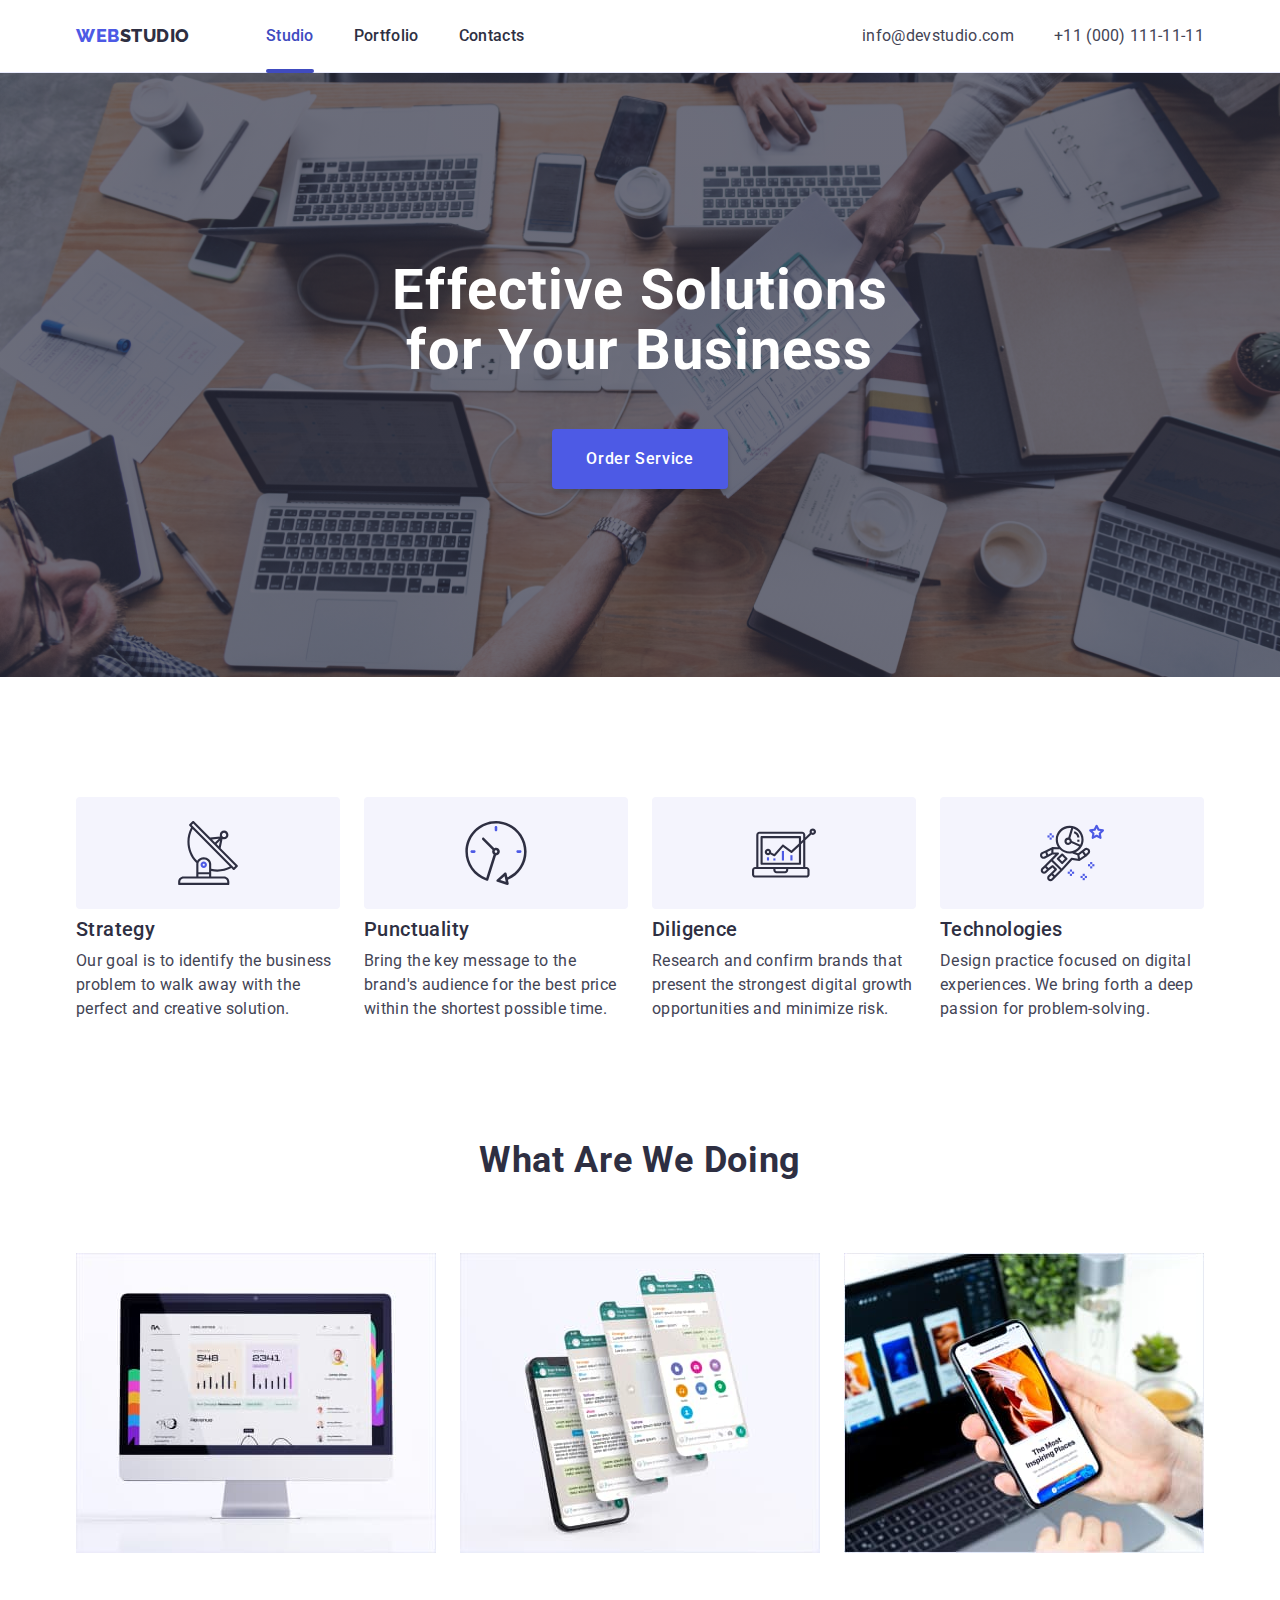
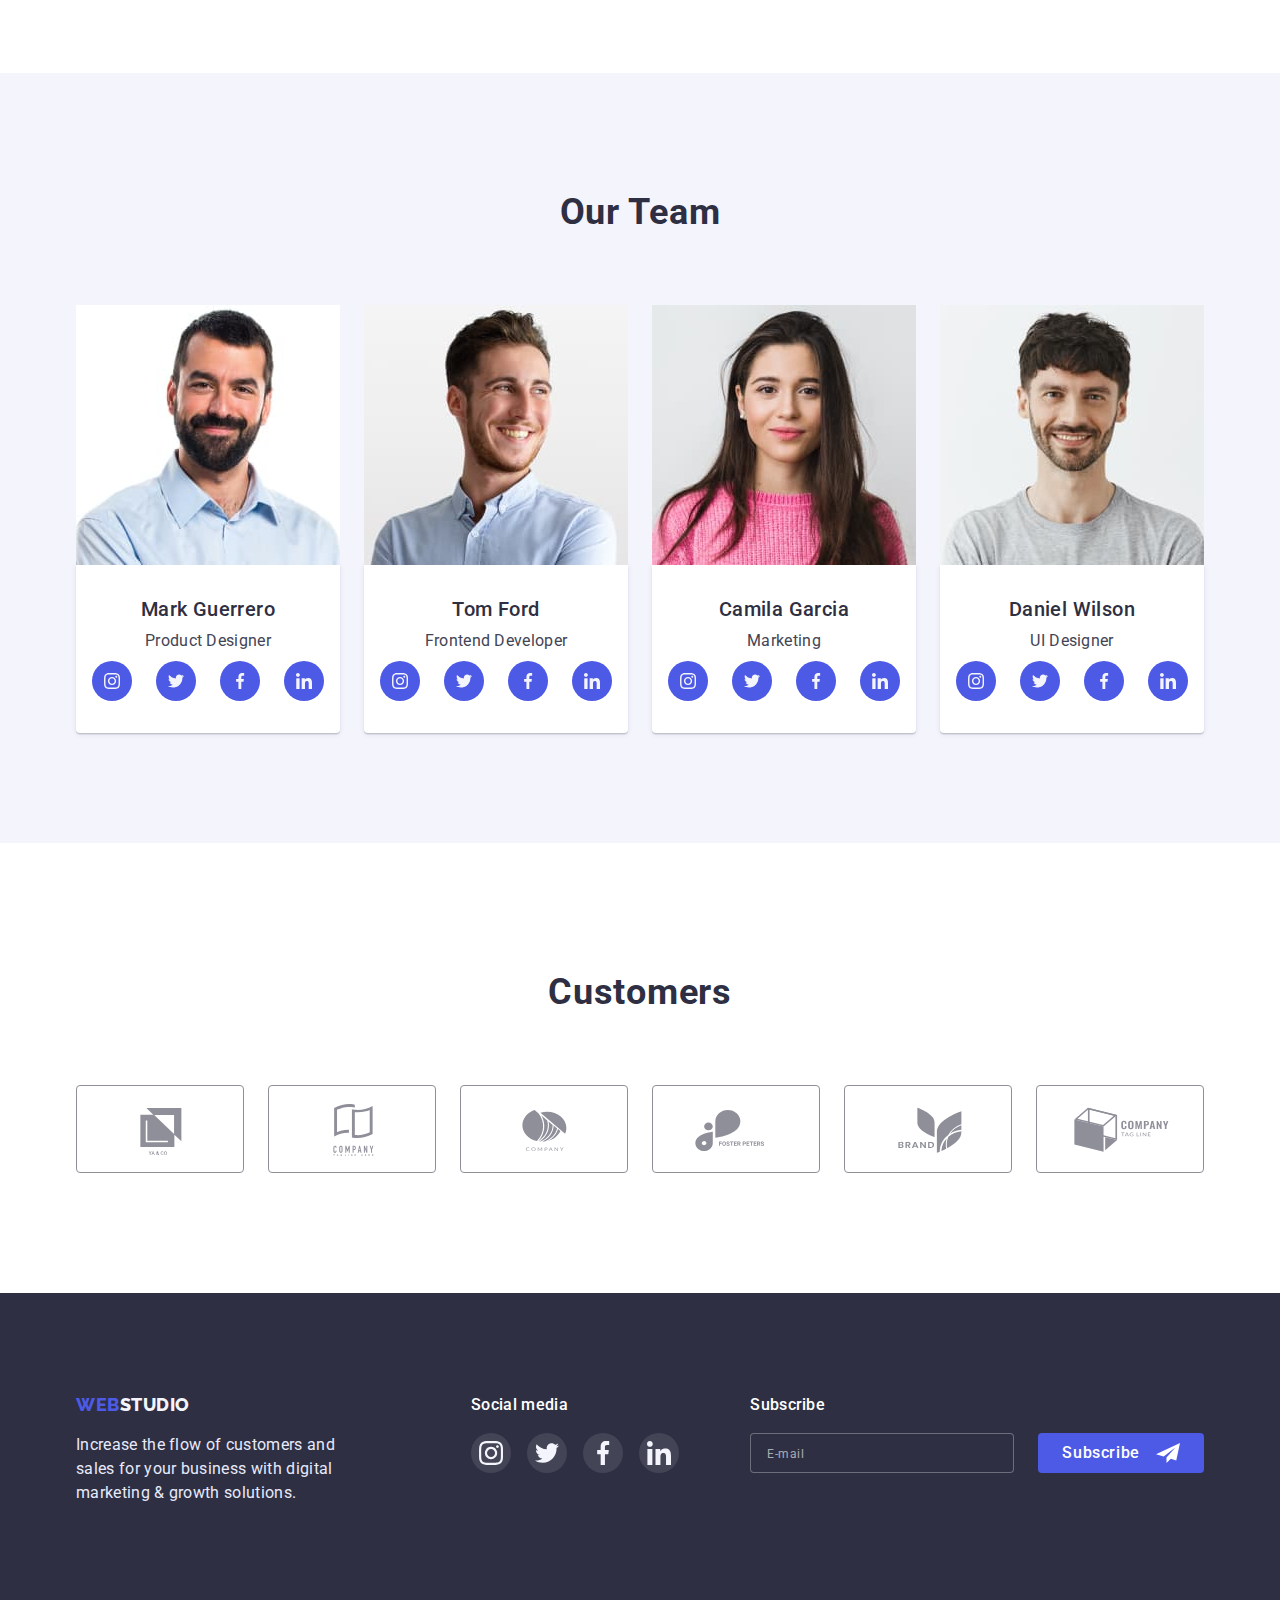
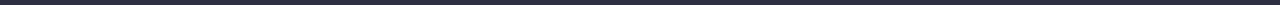
==== index.html @ 4d07fa89 "Initial commit" ====
<!DOCTYPE html>
<html lang="en">
  <head>
    <meta charset="UTF-8" />
    <meta http-equiv="X-UA-Compatible" content="IE=edge" />
    <meta name="viewport" content="width=device-width, initial-scale=1.0" />
    <title>Document</title>
    <link rel="preconnect" href="https://fonts.googleapis.com" />
    <link rel="preconnect" href="https://fonts.gstatic.com" crossorigin />
    <link
      href="https://fonts.googleapis.com/css2?family=Raleway:wght@800&family=Roboto:wght@400;500;700;900&display=swap"
      rel="stylesheet"
    />
    <link
      rel="stylesheet"
      href="https://cdnjs.cloudflare.com/ajax/libs/modern-normalize/1.1.0/modern-normalize.min.css"
    />
    <link rel="stylesheet" href="./css/styles.css" />
  </head>
  <body>
    <!------------------- HEADER------------------>
    <header class="header">
      <div class="header-container container">
        <nav class="header-navigation">
          <a href="./index.html" class="header-logo link logo"
            ><span class="accent link">Web</span>Studio</a
          >
          <ul class="header-list list">
            <li class="header-item">
              <a href="./index.html" class="header-link link current">Studio</a>
            </li>
            <li class="header-item">
              <a href="./portfolio.html" class="header-link link">Portfolio</a>
            </li>
            <li class="header-item">
              <a href="" class="header-link link">Contacts</a>
            </li>
          </ul>
        </nav>
        <address class="address">
          <ul class="address-list list">
            <li class="address-item">
              <a
                href="mailto:info@devstudio.com"
                class="address-mail link contact-link text"
                >info@devstudio.com</a
              >
            </li>
            <li class="address-item">
              <a
                href="tel:+110001111111"
                class="address-tel link contact-link text"
                >+11 (000) 111-11-11</a
              >
            </li>
          </ul>
        </address>
      </div>
    </header>
    <main>
      <!--------------- HERO ------------->
      <section class="hero section">
        <div class="container">
          <h1 class="hero-title">Effective Solutions for Your Business</h1>
          <button type="button" class="hero-btn btn" data-modal-open>
            Order Service
          </button>
        </div>
      </section>
      <!---------- ABOUT---------->
      <section class="about section">
        <div class="container">
          <h2 class="visually-hidden" hidden>about</h2>
          <ul class="about-list list header-container">
            <li class="about-item">
              <div class="about-list-container">
                <svg class="about-list-icon" width="64" height="64">
                  <use href="./images/icons.svg#icon-antenna"></use>
                </svg>
              </div>
              <h3 class="section-subtitle">Strategy</h3>
              <p class="section-text text">
                Our goal is to identify the business problem to walk away with
                the perfect and creative solution.
              </p>
            </li>
            <li class="about-item">
              <div class="about-list-container">
                <svg class="about-list-icon" width="64" height="64">
                  <use href="./images/icons.svg#icon-clock"></use>
                </svg>
              </div>
              <h3 class="section-subtitle">Punctuality</h3>
              <p class="section-text text">
                Bring the key message to the brand's audience for the best price
                within the shortest possible time.
              </p>
            </li>
            <li class="about-item">
              <div class="about-list-container">
                <svg class="about-list-icon" width="64" height="64">
                  <use href="./images/icons.svg#icon-diagram"></use>
                </svg>
              </div>
              <h3 class="section-subtitle">Diligence</h3>
              <p class="section-text text">
                Research and confirm brands that present the strongest digital
                growth opportunities and minimize risk.
              </p>
            </li>
            <li class="about-item">
              <div class="about-list-container">
                <svg class="about-list-icon" width="64" height="64">
                  <use href="./images/icons.svg#icon-astronaut"></use>
                </svg>
              </div>
              <h3 class="section-subtitle">Technologies</h3>
              <p class="section-text text">
                Design practice focused on digital experiences. We bring forth a
                deep passion for problem-solving.
              </p>
            </li>
          </ul>
        </div>
      </section>
      <!-------- WORK -------->
      <section class="work section">
        <div class="container">
          <h2 class="section-title">What are we doing</h2>
          <ul class="work-list list header-container">
            <li class="work-item">
              <img
                src="./images/main/img1.jpg"
                alt="computer"
                width="360"
                height="300"
              />
            </li>
            <li class="work-item">
              <img
                src="./images/main/img2.jpg"
                alt="phone"
                width="360"
                height="300"
              />
            </li>
            <li class="work-item">
              <img
                src="./images/main/img3.jpg"
                alt="phone"
                width="360"
                height="300"
              />
            </li>
          </ul>
        </div>
      </section>
      <!--------TEAM------------->
      <section class="team section">
        <div class="container">
          <h2 class="section-title">Our Team</h2>
          <ul class="team-list list header-container">
            <li class="team-item">
              <img
                class="team-img"
                src="./images/main/img4.jpg"
                alt="Mark Guerrero"
                width="264"
                height="260"
              />
              <div class="team-content">
                <h3 class="section-subtitle features-subtitle">
                  Mark Guerrero
                </h3>
                <p class="section-text text">Product Designer</p>
                <ul class="social-list list">
                  <li class="social-list-item">
                    <a href="" class="social-list-link">
                      <svg class="social-list-icon" width="16" height="16">
                        <use href="./images/icons.svg#icon-instagram"></use>
                      </svg>
                    </a>
                  </li>
                  <li class="social-list-item">
                    <a href="" class="social-list-link">
                      <svg class="social-list-icon" width="16" height="16">
                        <use href="./images/icons.svg#icon-twitter"></use>
                      </svg>
                    </a>
                  </li>
                  <li class="social-list-item">
                    <a href="" class="social-list-link">
                      <svg class="social-list-icon" width="16" height="16">
                        <use href="./images/icons.svg#icon-facebook"></use>
                      </svg>
                    </a>
                  </li>
                  <li class="social-list-item">
                    <a href="" class="social-list-link">
                      <svg class="social-list-icon" width="16" height="16">
                        <use href="./images/icons.svg#icon-linkedin"></use>
                      </svg>
                    </a>
                  </li>
                </ul>
              </div>
            </li>
            <li class="team-item">
              <img
                class="team-img"
                src="./images/main/img5.jpg"
                alt="Tom Ford"
                width="264"
                height="260"
              />
              <div class="team-content">
                <h3 class="section-subtitle features-subtitle">Tom Ford</h3>
                <p class="section-text text">Frontend Developer</p>
                <ul class="social-list list">
                  <li class="social-list-item">
                    <a href="" class="social-list-link">
                      <svg class="social-list-icon" width="16" height="16">
                        <use href="./images/icons.svg#icon-instagram"></use>
                      </svg>
                    </a>
                  </li>
                  <li class="social-list-item">
                    <a href="" class="social-list-link">
                      <svg class="social-list-icon" width="16" height="16">
                        <use href="./images/icons.svg#icon-twitter"></use>
                      </svg>
                    </a>
                  </li>
                  <li class="social-list-item">
                    <a href="" class="social-list-link">
                      <svg class="social-list-icon" width="16" height="16">
                        <use href="./images/icons.svg#icon-facebook"></use>
                      </svg>
                    </a>
                  </li>
                  <li class="social-list-item">
                    <a href="" class="social-list-link">
                      <svg class="social-list-icon" width="16" height="16">
                        <use href="./images/icons.svg#icon-linkedin"></use>
                      </svg>
                    </a>
                  </li>
                </ul>
              </div>
            </li>
            <li class="team-item">
              <img
                class="team-img"
                src="./images/main/img6.jpg"
                alt="Camila Garcia"
                width="264"
                height="260"
              />
              <div class="team-content">
                <h3 class="section-subtitle features-subtitle">
                  Camila Garcia
                </h3>
                <p class="section-text text">Marketing</p>
                <ul class="social-list list">
                  <li class="social-list-item">
                    <a href="" class="social-list-link">
                      <svg class="social-list-icon" width="16" height="16">
                        <use href="./images/icons.svg#icon-instagram"></use>
                      </svg>
                    </a>
                  </li>
                  <li class="social-list-item">
                    <a href="" class="social-list-link">
                      <svg class="social-list-icon" width="16" height="16">
                        <use href="./images/icons.svg#icon-twitter"></use>
                      </svg>
                    </a>
                  </li>
                  <li class="social-list-item">
                    <a href="" class="social-list-link">
                      <svg class="social-list-icon" width="16" height="16">
                        <use href="./images/icons.svg#icon-facebook"></use>
                      </svg>
                    </a>
                  </li>
                  <li class="social-list-item">
                    <a href="" class="social-list-link">
                      <svg class="social-list-icon" width="16" height="16">
                        <use href="./images/icons.svg#icon-linkedin"></use>
                      </svg>
                    </a>
                  </li>
                </ul>
              </div>
            </li>
            <li class="team-item">
              <img
                class="team-img"
                src="./images/main/img7.jpg"
                alt="Daniel Wilson"
                width="264"
                height="260"
              />
              <div class="team-content">
                <h3 class="section-subtitle features-subtitle">
                  Daniel Wilson
                </h3>
                <p class="section-text text">UI Designer</p>
                <ul class="social-list list">
                  <li class="social-list-item">
                    <a href="" class="social-list-link">
                      <svg class="social-list-icon" width="16" height="16">
                        <use href="./images/icons.svg#icon-instagram"></use>
                      </svg>
                    </a>
                  </li>
                  <li class="social-list-item">
                    <a href="" class="social-list-link">
                      <svg class="social-list-icon" width="16" height="16">
                        <use href="./images/icons.svg#icon-twitter"></use>
                      </svg>
                    </a>
                  </li>
                  <li class="social-list-item">
                    <a href="" class="social-list-link">
                      <svg class="social-list-icon" width="16" height="16">
                        <use href="./images/icons.svg#icon-facebook"></use>
                      </svg>
                    </a>
                  </li>
                  <li class="social-list-item">
                    <a href="" class="social-list-link">
                      <svg class="social-list-icon" width="16" height="16">
                        <use href="./images/icons.svg#icon-linkedin"></use>
                      </svg>
                    </a>
                  </li>
                </ul>
              </div>
            </li>
          </ul>
        </div>
      </section>
      <!---------- CUSTOMERS-------------->
      <section class="customers section">
        <div class="container">
          <h2 class="section-title">Customers</h2>
          <ul class="customers-list list">
            <li class="customers-item">
              <a href="" class="customers-link">
                <svg class="customers-icon">
                  <use href="./images/icons.svg#icon-Logo"></use>
                </svg>
              </a>
            </li>
            <li class="customers-item">
              <a href="" class="customers-link">
                <svg class="customers-icon">
                  <use href="./images/icons.svg#icon-Logo2"></use>
                </svg>
              </a>
            </li>
            <li class="customers-item">
              <a href="" class="customers-link">
                <svg class="customers-icon">
                  <use href="./images/icons.svg#icon-Logo3"></use>
                </svg>
              </a>
            </li>
            <li class="customers-item">
              <a href="" class="customers-link">
                <svg class="customers-icon">
                  <use href="./images/icons.svg#icon-Logo4"></use>
                </svg>
              </a>
            </li>
            <li class="customers-item">
              <a href="" class="customers-link">
                <svg class="customers-icon">
                  <use href="./images/icons.svg#icon-Logo5"></use>
                </svg>
              </a>
            </li>
            <li class="customers-item">
              <a href="" class="customers-link">
                <svg class="customers-icon">
                  <use href="./images/icons.svg#icon-Logo6"></use>
                </svg>
              </a>
            </li>
          </ul>
        </div>
      </section>
    </main>
    <!----------- FOOTER ------------->
    <footer class="footer">
      <div class="footer-container container">
        <div class="footer-logo-wrap">
          <a href="./index.html" class="footer-logo link logo"
            ><span class="accent link">Web</span>Studio</a
          >
          <p class="footer-text text">
            Increase the flow of customers and sales for your business with
            digital marketing &#38; growth solutions.
          </p>
        </div>
        <div class="social-media-wrap">
          <p class="social-media-text text">Social media</p>
          <ul class="social-media-list list">
            <li class="social-media-item">
              <a href="" class="social-media-link">
                <svg class="social-media-icon">
                  <use href="./images/icons.svg#icon-instagram"></use>
                </svg>
              </a>
            </li>
            <li class="social-media-item">
              <a href="" class="social-media-link">
                <svg class="social-media-icon">
                  <use href="./images/icons.svg#icon-twitter"></use>
                </svg>
              </a>
            </li>
            <li class="social-media-item">
              <a href="" class="social-media-link">
                <svg class="social-media-icon">
                  <use href="./images/icons.svg#icon-facebook"></use>
                </svg>
              </a>
            </li>
            <li class="social-media-item">
              <a href="" class="social-media-link">
                <svg class="social-media-icon">
                  <use href="./images/icons.svg#icon-linkedin"></use>
                </svg>
              </a>
            </li>
          </ul>
        </div>
        <div class="subscribe-wrapper">
          <p class="subscribe-text text">Subscribe</p>
          <form class="subscribe-form">
            <input
              type="email"
              name="user_email"
              class="subscribe-input"
              required
              placeholder="E-mail"
            />
            <button type="submit" class="subscribe-btn">
              Subscribe
              <svg class="subscribe-icon" width="24" height="24">
                <use href="./images/icons.svg#icon-Frame"></use>
              </svg>
            </button>
          </form>
        </div>
      </div>
    </footer>
    <!------------MODAL WINDOW-------->
    <div class="backdrop is-hidden" data-modal>
      <div class="modal">
        <button type="button" class="modal-close-btn" data-modal-close>
          <svg class="modal-close-btn-icon" width="8" height="8">
            <use href="./images/icons.svg#icon-close-modal"></use>
          </svg>
        </button>
        <!-------MODAL FORM --------->
        <form class="modal-form">
          <p class="modal-form-text text">
            Leave your contacts and we will call you back
          </p>
          <label class="modal-form-field">
            <span class="modal-form-input-desc modal-form-input-span">
              Name
            </span>
            <span class="modal-form-input-wrapper">
              <input
                type="text"
                name="user_name"
                class="modal-form-input"
                required
                pattern="^[a-zA-Z]+"
                minlength="2"
              />
              <svg class="modal-form-input-icon" width="18" height="18">
                <use href="./images/icons.svg#icon-person"></use>
              </svg>
            </span>
          </label>
          <label class="modal-form-field">
            <span class="modal-form-input-desc"> Phone </span>
            <span class="modal-form-input-wrapper">
              <input
                type="tel"
                name="user_phone"
                class="modal-form-input"
                required
                pattern="[0-9]{3}-[0-9]{3}-[0-9]{2}-[0-9]{2}"
                title="xxx-xxx-xx-xx"
              />
              <svg class="modal-form-input-icon" width="18" height="24">
                <use href="./images/icons.svg#icon-phone"></use>
              </svg>
            </span>
          </label>
          <label class="modal-form-field">
            <span class="modal-form-input-desc"> Email </span>
            <span class="modal-form-input-wrapper">
              <input
                type="email"
                name="user_email"
                class="modal-form-input"
                required
                pattern=""
              />
              <svg class="modal-form-input-icon" width="18" height="24">
                <use href="./images/icons.svg#icon-email"></use>
              </svg>
            </span>
          </label>
          <label class="modal-form-message-field">
            <span class="modal-form-input-desc"> Comment </span>
            <textarea
              name="user_message"
              class="modal-form-message"
              placeholder="Text input"
            ></textarea>
          </label>
          <input
            id="user-policy"
            type="checkbox"
            name="user_policy"
            class="modal-form-check visually-hidden"
          />
          <label for="user-policy" class="modal-form-check-desc">
            <span>
              <svg class="modal-form-check-icon" width="10" height="8">
                <use href="./images/icons.svg#icon-check"></use>
              </svg>
            </span>
            I accept the terms and conditions of the&nbsp;
            <a href="" class="modal-form-check-link">Privacy Policy</a>
          </label>
          <button type="submit" class="modal-form-submit">Send</button>
        </form>
      </div>
    </div>
    <script src="./js/modal.js"></script>
  </body>
</html>
---- css/styles.css ----
:root {
  --main-color: #404bbf;
  --second-color: #434455;
  --accent-color: #2e2f42;
  --title-color: #ffffff;
  --typical-lh: 1.5;
  --primery-font: "Roboto", sans-serif;
  --secondary-font: "Raleway", sans-serif;
  --style-transition: 250ms cubic-bezier(0.4, 0, 0.2, 1);
}

h1,
h2,
h3,
h4,
p {
  margin-top: 0;
  margin-bottom: 0;
}

ul,
ol {
  margin-top: 0;
  margin-bottom: 0;
  padding-left: 0;
}

img {
  display: block;
  max-width: 100%;
  height: auto;
}

button {
  cursor: pointer;
}
body {
  font-family: var(--primery-font);
  color: var(--accent-color);
  background-color: #ffffff;
  font-size: 16px;
}

.list {
  list-style: none;
}

.link {
  text-decoration: none;
}

.container {
  width: 1158px;
  margin-left: auto;
  margin-right: auto;
  padding-left: 15px;
  padding-right: 15px;
}

.visually-hidden {
  position: absolute;
  width: 1px;
  height: 1px;
  margin: -1px;
  border: 0;
  padding: 0;
  white-space: nowrap;
  clip-path: inset(100%);
  clip: rect(0 0 0 0);
  overflow: hidden;
}

.logo {
  font-family: var(--secondary-font);
  font-weight: 800;
  font-size: 18px;
  line-height: 1.33;
  display: block;
  letter-spacing: 0.03em;
  text-transform: uppercase;
}

.text {
  line-height: var(--typical-lh);
  letter-spacing: 0.02em;
}

.section {
  padding-top: 120px;
  padding-bottom: 120px;
}

.section-subtitle {
  font-weight: 500;
  font-size: 20px;
  line-height: 1.2;
  letter-spacing: 0.02em;
  color: var(--accent-color);
}

.section-text {
  color: var(--second-color);
  margin-top: 8px;
}

.section-title {
  font-size: 36px;
  line-height: 1.11;
  text-align: center;
  letter-spacing: 0.02em;
  text-transform: capitalize;
  margin-bottom: 72px;
  color: var(--accent-color);
}

.btn {
  font-family: inherit;
  font-weight: 500;
  font-size: 16px;
  line-height: var(--typical-lh);
  display: flex;
  align-items: center;
  text-align: center;
  letter-spacing: 0.04em;
  border-radius: 4px;
  align-content: center;
}

/* ----------HEADER------------- */
.header {
  padding-top: 24px;
  padding-bottom: 24px;
  border-bottom: 1px solid #e7e9fc;
}

.header-container {
  display: flex;
  align-items: center;
}

.header-navigation {
  display: flex;
  align-items: center;
}
.header-list {
  display: flex;
  align-items: center;
  gap: 40px;
}

.header-logo {
  color: var(--accent-color);
  margin-right: 76px;
}
.accent {
  color: #4d5ae5;
}

.header-link {
  font-weight: 500;
  line-height: 1.5;
  letter-spacing: 0.02em;
  color: var(--accent-color);
  transition: color var(--style-transition);
}

.header-link:hover,
.header-link:focus {
  color: var(--main-color);
}

.current {
  color: var(--main-color);
  position: relative;
}

.current::after {
  position: absolute;
  content: "";
  display: block;
  width: 100%;
  height: 4px;
  top: 43px;
  background-color: var(--main-color);
  border-radius: 2px;
}

.header-item {
}

.address {
  margin-left: auto;
}

.address-list {
  display: flex;
  align-items: center;
  gap: 40px;
}

.address-mail {
}

.contact-link {
  font-style: normal;
  color: var(--second-color);
  transition: color var(--style-transition);
}

.contact-link:hover,
.contact-link:focus {
  color: var(--main-color);
}
/*----------------- HERO --------------*/
.hero {
  background-color: #2e2f42;
  padding-top: 188px;
  padding-bottom: 188px;
  background-image: linear-gradient(
      rgba(46, 47, 66, 0.7),
      rgba(46, 47, 66, 0.7)
    ),
    url(../images/hero/bg.jpg);
  background-size: cover;
  max-width: 1440px;
  margin: 0 auto;
  background-repeat: no-repeat;
}
.hero-title {
  font-size: 56px;
  line-height: 1.07;
  text-align: center;
  letter-spacing: 0.02em;
  max-width: 496px;
  margin: 0 auto 48px;
  color: var(--title-color);
}

.hero-btn {
  box-shadow: 0px 4px 4px rgba(0, 0, 0, 0.15);
  border-color: transparent;
  color: var(--title-color);
  margin: 0 auto;
  padding: 16px 32px;
  background: #4d5ae5;
  transition: background-color var(--style-transition);
}

.hero-btn:hover,
.hero-btn:focus {
  background-color: var(--main-color);
}

/* ------------ABOUT----------- */

/* .about-item:not(:last-child) {
  margin-right: 24px; */
.about-list {
  flex-wrap: wrap;
  column-gap: 24px;
}

.about-item {
  flex-basis: calc((100% - 72px) / 4);
}

.about-list-container {
  width: 264px;
  height: 112px;
  background-color: #f4f4fd;
  border-radius: 4px;
  display: flex;
  justify-content: center;
  align-items: center;
  margin-bottom: 8px;
}

/* ----------WORK--------- */
.work {
  padding-top: 0;
}
.work-list {
  flex-wrap: wrap;
  column-gap: 24px;
}
.work-item {
  flex-basis: calc((100% - 48px) / 3);
}
/* .work-item:not(:nth-child(3n)) {
  margin-right: 24px;
} */

/* ---------TEAM--------- */
.team {
  background-color: #f4f4fd;
  padding-bottom: 110px;
}
.team-list {
  flex-wrap: wrap;
  column-gap: 24px;
}
.team-item {
  flex-basis: calc((100% - 72px) / 4);
}
/* .team-item:not(:nth-child(4n)) {
  margin-right: 24px;
} */

.team-subtitle {
  margin-bottom: 8px;
}

.team-content {
  background: #ffffff;
  box-shadow: 0px 1px 6px rgba(46, 47, 66, 0.08),
    0px 1px 1px rgba(46, 47, 66, 0.16), 0px 2px 1px rgba(46, 47, 66, 0.08);
  border-radius: 0px 0px 4px 4px;
  padding: 32px 0px;
  text-align: center;
}

.social-list-link {
  display: flex;
  justify-content: center;
  align-items: center;
  width: 40px;
  height: 40px;
  border-radius: 50%;
  background-color: #4d5ae5;
  transition: background-color var(--style-transition);
}

.social-list-link:hover,
.social-list-link:focus {
  background-color: var(--main-color);
}

.social-list {
  display: flex;
  justify-content: center;
  gap: 24px;
  margin-top: 8px;
}

.social-list-icon {
  fill: #f4f4fd;
}
/* --------COSTUMERS-------- */

.customers {
  padding-top: 130px;
}
.customers-list {
  display: flex;
  justify-content: center;
  gap: 24px;
}

.customers-item {
}
.customers-link {
  width: 168px;
  height: 88px;
  border: 1px solid #8e8f99;
  border-radius: 4px;
  display: flex;
  justify-content: center;
  align-items: center;
  transition: border-color var(--style-transition);
}

.customers-icon {
  width: 104px;
  height: 56px;
  fill: #8e8f99;
  transition: fill var(--style-transition);
}

.customers-link:hover,
.customers-link:focus {
  border-color: var(--main-color);
}

.customers-link:hover .customers-icon,
.customers-link:focus .customers-icon {
  fill: var(--main-color);
}

/*--------- FOOTER-------- */
.footer {
  background-color: #2e2f42;
  padding-top: 100px;
  padding-bottom: 100px;
}

.footer-container {
  display: flex;
}

.footer-logo-wrap {
  margin-right: 120px;
}

.footer-logo {
  color: #f4f4fd;
  margin-bottom: 16px;
}
.accent {
  color: #4d5ae5;
}
.footer-text {
  color: #e7e9fc;
  align-items: center;
  max-width: 275px;
}

.social-media-wrap {
}

.social-media-text {
  font-weight: 500;
  color: var(--title-color);
  margin-bottom: 16px;
}

.social-media-list {
  display: flex;
  gap: 16px;
}
.social-media-item {
}
.social-media-link {
  display: flex;
  justify-content: center;
  align-items: center;
  width: 40px;
  height: 40px;
  border-radius: 50%;
  background-color: rgba(255, 255, 255, 0.1);
  transition: background-color var(--style-transition);
}

.social-media-link:hover,
.social-media-link:focus {
  background-color: #31d0aa;
}
.social-media-icon {
  width: 24px;
  height: 24px;
  fill: #f4f4fd;
}

.subscribe-wrapper {
  margin-left: auto;
}

.subscribe-form {
  display: flex;
  align-items: center;
  gap: 24px;
}

.subscribe-text {
  font-weight: 500;
  font-size: 16px;
  color: var(--title-color);
  margin-bottom: 16px;
}

.subscribe-input {
  width: 264px;
  height: 40px;
  border: 1px solid rgba(255, 255, 255, 0.3);
  border-radius: 4px;
  background-color: #2e2f42;
  padding-left: 16px;
  transition: border-color var(--style-transition);
  color: var(--title-color);
}

.subscribe-input:focus {
  outline: none;
  border-color: #4d5ae5;
}

.subscribe-input::placeholder {
  font-weight: 400;
  font-size: 12px;
  line-height: 2;
  letter-spacing: 0.04em;
  color: rgba(255, 255, 255, 0.6);
}
.subscribe-btn {
  background-color: #4d5ae5;
  border-radius: 4px;
  border: none;
  display: flex;
  justify-content: center;
  align-items: center;
  padding: 8px 24px;
  gap: 16px;

  font-weight: 500;
  font-size: 16px;
  line-height: 1.5;
  letter-spacing: 0.04em;
  color: var(--title-color);
  transition: background-color var(--style-transition);
}

.subscribe-btn:hover,
.subscribe-btn:focus {
  background-color: var(--main-color);
}

/*-----------PORTFOLIO ---------------*/

.portfolio {
  padding-top: 96px;
}

.portfolio-btn {
  color: #4d5ae5;
  background: #f4f4fd;
  padding: 12px 24px;
  border: 1px solid #e7e9fc;
  transition: color var(--style-transition),
    background-color var(--style-transition), border var(--style-transition),
    box-shadow var(--style-transition);
}

.portfolio-btn:hover,
.portfolio-btn:focus {
  color: var(--title-color);
  background-color: var(--main-color);
  border: 1px solid #404bbf;
  box-shadow: 0px 3px 1px rgba(0, 0, 0, 0.1), 0px 2px 1px rgba(0, 0, 0, 0.08),
    0px 2px 2px rgba(0, 0, 0, 0.12);
}
.portfolio-list {
  display: flex;
  justify-content: center;
  gap: 24px;
  margin-bottom: 72px;
}
.second-list {
  display: flex;
  flex-wrap: wrap;
  column-gap: 24px;
  row-gap: 48px;
}

.portfolio-content {
  transition: border var(--style-transition), box-shadow var(--style-transition);
}

.second-link:hover .portfolio-content,
.second-link:focus .portfolio-content {
  border: 0.5px solid #f4f4fd;
  border-top: none;
  box-shadow: 0px 1px 6px rgba(46, 47, 66, 0.08),
    0px 1px 1px rgba(46, 47, 66, 0.16), 0px 2px 1px rgba(46, 47, 66, 0.08);
}
.second-item {
  flex-basis: calc((100% - 48px) / 3);
}

.second-list-img-wrap {
  position: relative;
  overflow: hidden;
}

.overlay {
  position: absolute;
  left: 0;
  top: 0;
  width: 100%;
  height: 100%;
  transform: translate(0, 100%);
  transition: transform var(--style-transition);
  background-color: #4d5ae5;
  color: #f4f4fd;
  padding: 40px 32px;
}

.overlay-link:hover .overlay,
.overlay-link:focus .overlay {
  transform: translate(0, 0);
}

.portfolio-content {
  padding: 32px 16px;
  border: 1px solid #e7e9fc;
  border-top: none;
  background: var(--title-color);
  box-shadow: 0px 1px 6px rgba(46, 47, 66, 0.08);
}

/*----------- MODAL WINDOW -----------*/
.backdrop {
  position: fixed;
  z-index: 100;
  top: 0;
  left: 0;
  width: 100%;
  height: 100%;
  background-color: rgba(46, 47, 66, 0.4);
  transition: opacity var(--style-transition),
    visibility var(--style-transition);
}

.backdrop.is-hidden {
  opacity: 0;
  visibility: hidden;
  pointer-events: none;
}

.modal {
  position: absolute;
  top: 50%;
  left: 50%;
  transform: translate(-50%, -50%);
  width: 408px;
  height: 584px;
  background-color: #fcfcfc;
  box-shadow: 0px 1px 1px rgba(0, 0, 0, 0.14), 0px 1px 3px rgba(0, 0, 0, 0.12),
    0px 2px 1px rgba(0, 0, 0, 0.2);
  border-radius: 4px;
  padding: 72px 24px 24px 24px;
}

.modal-close-btn {
  position: absolute;
  top: 24px;
  right: 24px;
  display: flex;
  justify-content: center;
  align-items: center;
  width: 24px;
  height: 24px;
  background: #e7e9fc;
  border: 1px solid rgba(0, 0, 0, 0.1);
  border-radius: 50%;
  padding: 0;
  transition: background-color var(--style-transition),
    border-color var(--style-transition);
}
.modal-close-btn-icon {
  transition: fill var(--style-transition);
}

.modal-close-btn:hover,
.modal-close-btn:focus {
  background-color: var(--main-color);
  border-color: var(--main-color);
}

.modal-close-btn:hover .modal-close-btn-icon,
.modal-close-btn:focus .modal-close-btn-icon {
  fill: var(--title-color);
}

/*---------- MODAL FORM -----------*/
.modal-form {
  display: flex;
  flex-direction: column;
}

.modal-form-text {
  font-weight: 500;
  color: #2e2f42;
  margin-bottom: 14px;
  text-align: center;
}

.modal-form-field {
  margin-bottom: 8px;
}

.modal-form-input {
  width: 100%;
  height: 40px;
  border: 1px solid rgba(33, 33, 33, 0.2);
  border-radius: 4px;
  padding-left: 38px;
  transition: border-color var(--style-transition);
}

.modal-form-input:focus {
  outline: none;
  border-color: #4d5ae5;
}

.modal-form-input-desc {
  display: block;
  font-size: 12px;
  line-height: 1.2;
  letter-spacing: 0.01em;
  margin-bottom: 4px;
  font-weight: 400;
  color: #8e8f99;
}

.modal-form-input-span {
  line-height: 1.33;
  letter-spacing: 0.04em;
}

.modal-form-input-wrapper {
  display: block;
  position: relative;
}

.modal-form-input-icon {
  position: absolute;
  top: 50%;
  left: 16px;
  transform: translateY(-50%);
  display: block;
  fill: #2e2f42;
  transition: fill var(--style-transition);
}

.modal-form-input:focus + .modal-form-input-icon {
  fill: #4d5ae5;
}

.modal-form-message {
  display: block;
  resize: none;
  width: 100%;
  height: 120px;
  padding: 8px 16px;
  border: 1px solid rgba(33, 33, 33, 0.2);
  border-radius: 4px;
  transition: border-color var(--style-transition);
}

.modal-form-message::placeholder {
  font-size: 12px;
  line-height: 1.33;
  letter-spacing: 0.04em;
  color: rgba(117, 117, 117, 0.5);
}

.modal-form-message:focus {
  outline: none;
  border-color: #4d5ae5;
}

.modal-form-message-field {
  margin-bottom: 16px;
}

.modal-form-check-desc {
  display: flex;
  align-items: center;
  font-size: 12px;
  line-height: 1.33;
  letter-spacing: 0.04em;
  color: #757575;
  margin-bottom: 24px;
}

.modal-form-check-desc span {
  display: flex;
  align-items: center;
  justify-content: center;
  width: 16px;
  height: 16px;
  border: 1.25px solid #2e2f42;
  border-radius: 2px;
  cursor: pointer;
  transition: background-color var(--style-transition),
    border var(--style-transition), fill var(--style-transition);
  fill: transparent;
  margin-right: 8px;
}

.modal-form-check:checked + .modal-form-check-desc span {
  background-color: var(--main-color);
  border: none;
  fill: #f4f4fd;
}

.modal-form-check:focus + .modal-form-check-desc span {
  outline: 1.25px solid var(--main-color);
}

.modal-form-check-link {
  color: #4d5ae5;
}

.modal-form-submit {
  background-color: #4d5ae5;
  border-radius: 4px;
  box-shadow: 0px 4px 4px rgba(0, 0, 0, 0.15);
  border: none;
  align-self: center;
  padding: 16px 32px;
  width: 169px;

  font-weight: 500;
  font-size: 16px;
  line-height: 1.5;
  letter-spacing: 0.04em;
  color: var(--title-color);
  transition: background-color var(--style-transition);
}

.modal-form-submit:hover,
.modal-form-submit:focus {
  background-color: var(--main-color);
}
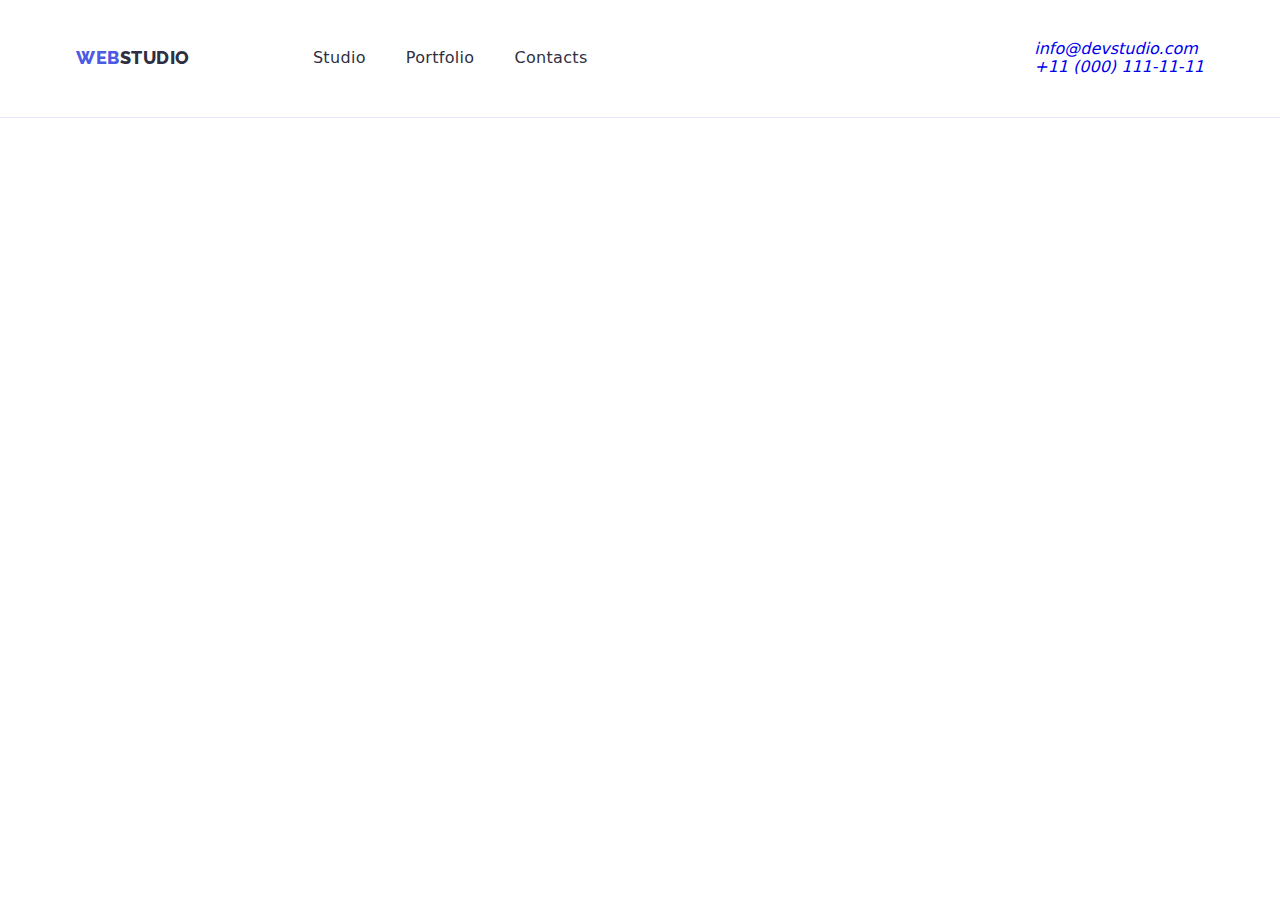
==== commit 529c807d: "add mobile menu" ====
--- a/index.html
+++ b/index.html
@@ -37,6 +37,11 @@
             </li>
           </ul>
         </nav>
+        <button type="button" class="mobile-menu-open js-open-menu">
+          <svg class="mobile-menu-open-icon" width="32" height="22">
+            <use href="./images/icons.svg#burger-icon"></use>
+          </svg>
+        </button>
         <address class="address">
           <ul class="address-list list">
             <li class="address-item">
@@ -56,19 +61,82 @@
           </ul>
         </address>
       </div>
+      <!-- MOBILE MENU -->
+      <div class="mobile-menu js-menu-container">
+        <div class="container mobile-menu-container">
+          <button class="mobile-menu-close-btn js-close-menu">
+            <svg class="mobile-menu-close-icon" width="8" height="8">
+              <use href="./images/icons.svg#icon-close-modal"></use>
+            </svg>
+          </button>
+          <ul class="mobile-menu-nav-list list">
+            <li class="mobile-menu-nav-item">
+              <a href="" class="mobile-menu-nav-link link">Studio</a>
+            </li>
+            <li class="mobile-menu-nav-item">
+              <a href="" class="mobile-menu-nav-link link">Portfolio</a>
+            </li>
+            <li class="mobile-menu-nav-item">
+              <a href="" class="mobile-menu-nav-link link">Contacts</a>
+            </li>
+          </ul>
+          <ul class="mobile-menu-address-list list">
+            <li class="mobile-menu-address-item">
+              <a href="tel:+110001111111" class="mobile-menu-tel link"
+                >+11 (000) 111-11-11</a
+              >
+            </li>
+            <li class="mobile-menu-address-item">
+              <a href="mailto:info@devstudio.com" class="mobile-menu-mail link"
+                >info@devstudio.com</a
+              >
+            </li>
+          </ul>
+          <ul class="mobile-menu-social-list list">
+            <li class="mobile-menu-social-item">
+              <a href="" class="mobile-menu-social-link">
+                <svg class="mobile-menu-social-icon" width="24" height="24">
+                  <use href="./images/icons.svg#icon-instagram"></use>
+                </svg>
+              </a>
+            </li>
+            <li class="mobile-menu-social-item">
+              <a href="" class="mobile-menu-social-link">
+                <svg class="mobile-menu-social-icon" width="24" height="24">
+                  <use href="./images/icons.svg#icon-twitter"></use>
+                </svg>
+              </a>
+            </li>
+            <li class="mobile-menu-social-item">
+              <a href="" class="mobile-menu-social-link">
+                <svg class="mobile-menu-social-icon" width="24" height="24">
+                  <use href="./images/icons.svg#icon-facebook"></use>
+                </svg>
+              </a>
+            </li>
+            <li class="mobile-menu-social-item">
+              <a href="" class="mobile-menu-social-link">
+                <svg class="mobile-menu-social-icon" width="24" height="24">
+                  <use href="./images/icons.svg#icon-linkedin"></use>
+                </svg>
+              </a>
+            </li>
+          </ul>
+        </div>
+      </div>
     </header>
     <main>
       <!--------------- HERO ------------->
-      <section class="hero section">
+      <!-- <section class="hero section">
         <div class="container">
           <h1 class="hero-title">Effective Solutions for Your Business</h1>
           <button type="button" class="hero-btn btn" data-modal-open>
             Order Service
           </button>
         </div>
-      </section>
+      </section> -->
       <!---------- ABOUT---------->
-      <section class="about section">
+      <!-- <section class="about section">
         <div class="container">
           <h2 class="visually-hidden" hidden>about</h2>
           <ul class="about-list list header-container">
@@ -122,9 +190,9 @@
             </li>
           </ul>
         </div>
-      </section>
+      </section> -->
       <!-------- WORK -------->
-      <section class="work section">
+      <!-- <section class="work section">
         <div class="container">
           <h2 class="section-title">What are we doing</h2>
           <ul class="work-list list header-container">
@@ -154,9 +222,9 @@
             </li>
           </ul>
         </div>
-      </section>
+      </section> -->
       <!--------TEAM------------->
-      <section class="team section">
+      <!-- <section class="team section">
         <div class="container">
           <h2 class="section-title">Our Team</h2>
           <ul class="team-list list header-container">
@@ -340,9 +408,9 @@
             </li>
           </ul>
         </div>
-      </section>
+      </section> -->
       <!---------- CUSTOMERS-------------->
-      <section class="customers section">
+      <!-- <section class="customers section">
         <div class="container">
           <h2 class="section-title">Customers</h2>
           <ul class="customers-list list">
@@ -390,10 +458,10 @@
             </li>
           </ul>
         </div>
-      </section>
+      </section> -->
     </main>
     <!----------- FOOTER ------------->
-    <footer class="footer">
+    <!-- <footer class="footer">
       <div class="footer-container container">
         <div class="footer-logo-wrap">
           <a href="./index.html" class="footer-logo link logo"
@@ -456,17 +524,17 @@
           </form>
         </div>
       </div>
-    </footer>
+    </footer> -->
     <!------------MODAL WINDOW-------->
-    <div class="backdrop is-hidden" data-modal>
+    <!-- <div class="backdrop is-hidden" data-modal>
       <div class="modal">
         <button type="button" class="modal-close-btn" data-modal-close>
           <svg class="modal-close-btn-icon" width="8" height="8">
             <use href="./images/icons.svg#icon-close-modal"></use>
           </svg>
-        </button>
-        <!-------MODAL FORM --------->
-        <form class="modal-form">
+        </button> -->
+    <!-------MODAL FORM --------->
+    <!-- <form class="modal-form">
           <p class="modal-form-text text">
             Leave your contacts and we will call you back
           </p>
@@ -546,6 +614,7 @@
         </form>
       </div>
     </div>
-    <script src="./js/modal.js"></script>
+    <script src="./js/modal.js"></script> -->
+    <script src="./js/mobile-menu.js"></script>
   </body>
 </html>
--- a/css/styles.css
+++ b/css/styles.css
@@ -9,7 +9,7 @@
   --style-transition: 250ms cubic-bezier(0.4, 0, 0.2, 1);
 }
 
-h1,
+/* h1,
 h2,
 h3,
 h4,
@@ -41,21 +41,6 @@
   font-size: 16px;
 }
 
-.list {
-  list-style: none;
-}
-
-.link {
-  text-decoration: none;
-}
-
-.container {
-  width: 1158px;
-  margin-left: auto;
-  margin-right: auto;
-  padding-left: 15px;
-  padding-right: 15px;
-}
 
 .visually-hidden {
   position: absolute;
@@ -70,6 +55,53 @@
   overflow: hidden;
 }
 
+
+.text {
+  line-height: var(--typical-lh);
+  letter-spacing: 0.02em;
+}
+
+.section {
+  padding-top: 120px;
+  padding-bottom: 120px;
+}
+
+.section-subtitle {
+  font-weight: 500;
+  font-size: 20px;
+  line-height: 1.2;
+  letter-spacing: 0.02em;
+  color: var(--accent-color);
+}
+
+.section-text {
+  color: var(--second-color);
+  margin-top: 8px;
+}
+
+.section-title {
+  font-size: 36px;
+  line-height: 1.11;
+  text-align: center;
+  letter-spacing: 0.02em;
+  text-transform: capitalize;
+  margin-bottom: 72px;
+  color: var(--accent-color);
+}
+
+.btn {
+  font-family: inherit;
+  font-weight: 500;
+  font-size: 16px;
+  line-height: var(--typical-lh);
+  display: flex;
+  align-items: center;
+  text-align: center;
+  letter-spacing: 0.04em;
+  border-radius: 4px;
+  align-content: center;
+} */
+
 .logo {
   font-family: var(--secondary-font);
   font-weight: 800;
@@ -80,95 +112,42 @@
   text-transform: uppercase;
 }
 
-.text {
-  line-height: var(--typical-lh);
-  letter-spacing: 0.02em;
-}
-
-.section {
-  padding-top: 120px;
-  padding-bottom: 120px;
-}
-
-.section-subtitle {
-  font-weight: 500;
-  font-size: 20px;
-  line-height: 1.2;
-  letter-spacing: 0.02em;
-  color: var(--accent-color);
-}
-
-.section-text {
-  color: var(--second-color);
-  margin-top: 8px;
-}
-
-.section-title {
-  font-size: 36px;
-  line-height: 1.11;
-  text-align: center;
-  letter-spacing: 0.02em;
-  text-transform: capitalize;
-  margin-bottom: 72px;
-  color: var(--accent-color);
-}
-
-.btn {
-  font-family: inherit;
-  font-weight: 500;
-  font-size: 16px;
-  line-height: var(--typical-lh);
-  display: flex;
-  align-items: center;
-  text-align: center;
-  letter-spacing: 0.04em;
-  border-radius: 4px;
-  align-content: center;
+.list {
+  list-style: none;
+  padding-inline-start: 0;
+}
+
+.link {
+  text-decoration: none;
+}
+
+.container {
+  padding-left: 15px;
+  padding-right: 15px;
+}
+
+@media screen and (min-width: 480px) {
+  .container {
+    width: 426px;
+    margin-left: auto;
+    margin-right: auto;
+  }
+}
+
+@media screen and (min-width: 768px) {
+  .container {
+    width: 766px;
+  }
+}
+
+@media screen and (min-width: 1200px) {
+  .container {
+    width: 1158px;
+  }
 }
 
 /* ----------HEADER------------- */
-.header {
-  padding-top: 24px;
-  padding-bottom: 24px;
-  border-bottom: 1px solid #e7e9fc;
-}
-
-.header-container {
-  display: flex;
-  align-items: center;
-}
-
-.header-navigation {
-  display: flex;
-  align-items: center;
-}
-.header-list {
-  display: flex;
-  align-items: center;
-  gap: 40px;
-}
-
-.header-logo {
-  color: var(--accent-color);
-  margin-right: 76px;
-}
-.accent {
-  color: #4d5ae5;
-}
-
-.header-link {
-  font-weight: 500;
-  line-height: 1.5;
-  letter-spacing: 0.02em;
-  color: var(--accent-color);
-  transition: color var(--style-transition);
-}
-
-.header-link:hover,
-.header-link:focus {
-  color: var(--main-color);
-}
-
+/* 
 .current {
   color: var(--main-color);
   position: relative;
@@ -185,9 +164,6 @@
   border-radius: 2px;
 }
 
-.header-item {
-}
-
 .address {
   margin-left: auto;
 }
@@ -198,8 +174,6 @@
   gap: 40px;
 }
 
-.address-mail {
-}
 
 .contact-link {
   font-style: normal;
@@ -210,9 +184,191 @@
 .contact-link:hover,
 .contact-link:focus {
   color: var(--main-color);
-}
+} */
+
+.header {
+  padding-top: 24px;
+  padding-bottom: 24px;
+  border-bottom: 1px solid #e7e9fc;
+}
+.header-container {
+  display: flex;
+  align-items: center;
+  justify-content: space-between;
+}
+.header-list {
+  display: flex;
+  align-items: center;
+  gap: 40px;
+}
+
+.header-link {
+  font-weight: 500;
+  line-height: 1.5;
+  letter-spacing: 0.02em;
+  color: var(--accent-color);
+  transition: color var(--style-transition);
+}
+
+.header-link:hover,
+.header-link:focus {
+  color: var(--main-color);
+}
+
+.header-logo {
+  color: var(--accent-color);
+  margin-right: 123px;
+}
+.accent {
+  color: #4d5ae5;
+}
+/* 480 */
+@media screen and (max-width: 767px) {
+  .header-list {
+    display: none;
+  }
+  .address {
+    display: none;
+  }
+  .mobile-menu-open {
+    background-color: transparent;
+    border: none;
+    padding: 0;
+    stroke: var(--accent-color);
+    line-height: 0;
+  }
+}
+
+/*---------- MOBILE-MENU ----------*/
+@media screen and (max-width: 767px) {
+  .mobile-menu {
+    position: fixed;
+    width: 100%;
+    height: 100%;
+    max-height: 796px;
+    z-index: 100;
+    top: 0;
+    left: 0;
+    background-color: var(--title-color);
+    box-shadow: 0px 2px 1px rgba(46, 47, 66, 0.08),
+      0px 1px 1px rgba(46, 47, 66, 0.16), 0px 1px 6px rgba(46, 47, 66, 0.08);
+
+    opacity: 0;
+    visibility: hidden;
+    pointer-events: none;
+    transition: opacity var(--style-transition),
+      visibility var(--style-transition);
+  }
+  .mobile-menu.is-open {
+    opacity: 1;
+    visibility: visible;
+    pointer-events: auto;
+  }
+
+  .mobile-menu-container {
+    position: relative;
+    padding-left: 40px;
+    padding-top: 80px;
+    padding-bottom: 40px;
+  }
+
+  .mobile-menu-close-btn {
+    position: absolute;
+    top: 24px;
+    right: 24px;
+    display: flex;
+    justify-content: center;
+    align-items: center;
+    width: 24px;
+    height: 24px;
+    background: #e7e9fc;
+    border: 1px solid rgba(0, 0, 0, 0.1);
+    border-radius: 50%;
+    padding: 0;
+  }
+
+  .mobile-menu-nav-list {
+    display: flex;
+    flex-direction: column;
+    gap: 40px;
+    margin-top: 0;
+    margin-bottom: 284px;
+  }
+  .mobile-menu-nav-link {
+    font-weight: 700;
+    font-size: 36px;
+    line-height: 1.1;
+    letter-spacing: 0.02em;
+    color: var(--accent-color);
+    transition: color var(--style-transition);
+  }
+  .mobile-menu-nav-link:hover,
+  .mobile-menu-nav-link:focus {
+    color: var(--main-color);
+  }
+  .mobile-menu-address-list {
+    margin-bottom: 48px;
+  }
+  .mobile-menu-tel {
+    font-weight: 600;
+    font-size: 36px;
+    line-height: 1.1;
+    letter-spacing: 0.01em;
+    color: #4d5ae5;
+  }
+  .mobile-menu-address-item {
+    margin-bottom: 40px;
+  }
+  .mobile-menu-mail {
+    font-weight: 500;
+    font-size: 20px;
+    line-height: 1.2;
+    letter-spacing: 0.02em;
+    color: #434455;
+  }
+  .mobile-menu-social-link {
+    display: flex;
+    justify-content: center;
+    align-items: center;
+    width: 40px;
+    height: 40px;
+    border-radius: 50%;
+    background-color: #4d5ae5;
+    transition: background-color var(--style-transition);
+  }
+
+  .mobile-menu-social-link:hover,
+  .mobile-menu-social-link:focus {
+    background-color: var(--main-color);
+  }
+  .mobile-menu-social-list {
+    display: flex;
+    justify-content: center;
+    gap: 56px;
+    margin-right: 45px;
+  }
+
+  .mobile-menu-social-icon {
+    fill: #f4f4fd;
+  }
+}
+
+/*--- 768 ---*/
+@media screen and (min-width: 768px) {
+  .mobile-menu {
+    display: none;
+  }
+  .mobile-menu-open {
+    display: none;
+  }
+}
+.header-navigation {
+  display: flex;
+  align-items: center;
+}
+
 /*----------------- HERO --------------*/
-.hero {
+/* .hero {
   background-color: #2e2f42;
   padding-top: 188px;
   padding-bottom: 188px;
@@ -249,13 +405,11 @@
 .hero-btn:hover,
 .hero-btn:focus {
   background-color: var(--main-color);
-}
+} */
 
 /* ------------ABOUT----------- */
 
-/* .about-item:not(:last-child) {
-  margin-right: 24px; */
-.about-list {
+/* .about-list {
   flex-wrap: wrap;
   column-gap: 24px;
 }
@@ -273,10 +427,10 @@
   justify-content: center;
   align-items: center;
   margin-bottom: 8px;
-}
+} */
 
 /* ----------WORK--------- */
-.work {
+/* .work {
   padding-top: 0;
 }
 .work-list {
@@ -285,13 +439,10 @@
 }
 .work-item {
   flex-basis: calc((100% - 48px) / 3);
-}
-/* .work-item:not(:nth-child(3n)) {
-  margin-right: 24px;
 } */
 
 /* ---------TEAM--------- */
-.team {
+/* .team {
   background-color: #f4f4fd;
   padding-bottom: 110px;
 }
@@ -302,9 +453,7 @@
 .team-item {
   flex-basis: calc((100% - 72px) / 4);
 }
-/* .team-item:not(:nth-child(4n)) {
-  margin-right: 24px;
-} */
+
 
 .team-subtitle {
   margin-bottom: 8px;
@@ -344,10 +493,10 @@
 
 .social-list-icon {
   fill: #f4f4fd;
-}
+} */
 /* --------COSTUMERS-------- */
 
-.customers {
+/* .customers {
   padding-top: 130px;
 }
 .customers-list {
@@ -384,10 +533,10 @@
 .customers-link:hover .customers-icon,
 .customers-link:focus .customers-icon {
   fill: var(--main-color);
-}
+} */
 
 /*--------- FOOTER-------- */
-.footer {
+/* .footer {
   background-color: #2e2f42;
   padding-top: 100px;
   padding-bottom: 100px;
@@ -511,11 +660,11 @@
 .subscribe-btn:hover,
 .subscribe-btn:focus {
   background-color: var(--main-color);
-}
+} */
 
 /*-----------PORTFOLIO ---------------*/
 
-.portfolio {
+/* .portfolio {
   padding-top: 96px;
 }
 
@@ -594,10 +743,10 @@
   border-top: none;
   background: var(--title-color);
   box-shadow: 0px 1px 6px rgba(46, 47, 66, 0.08);
-}
+} */
 
 /*----------- MODAL WINDOW -----------*/
-.backdrop {
+/* .backdrop {
   position: fixed;
   z-index: 100;
   top: 0;
@@ -658,10 +807,10 @@
 .modal-close-btn:hover .modal-close-btn-icon,
 .modal-close-btn:focus .modal-close-btn-icon {
   fill: var(--title-color);
-}
+} */
 
 /*---------- MODAL FORM -----------*/
-.modal-form {
+/* .modal-form {
   display: flex;
   flex-direction: column;
 }
@@ -811,4 +960,4 @@
 .modal-form-submit:hover,
 .modal-form-submit:focus {
   background-color: var(--main-color);
-}
+} */
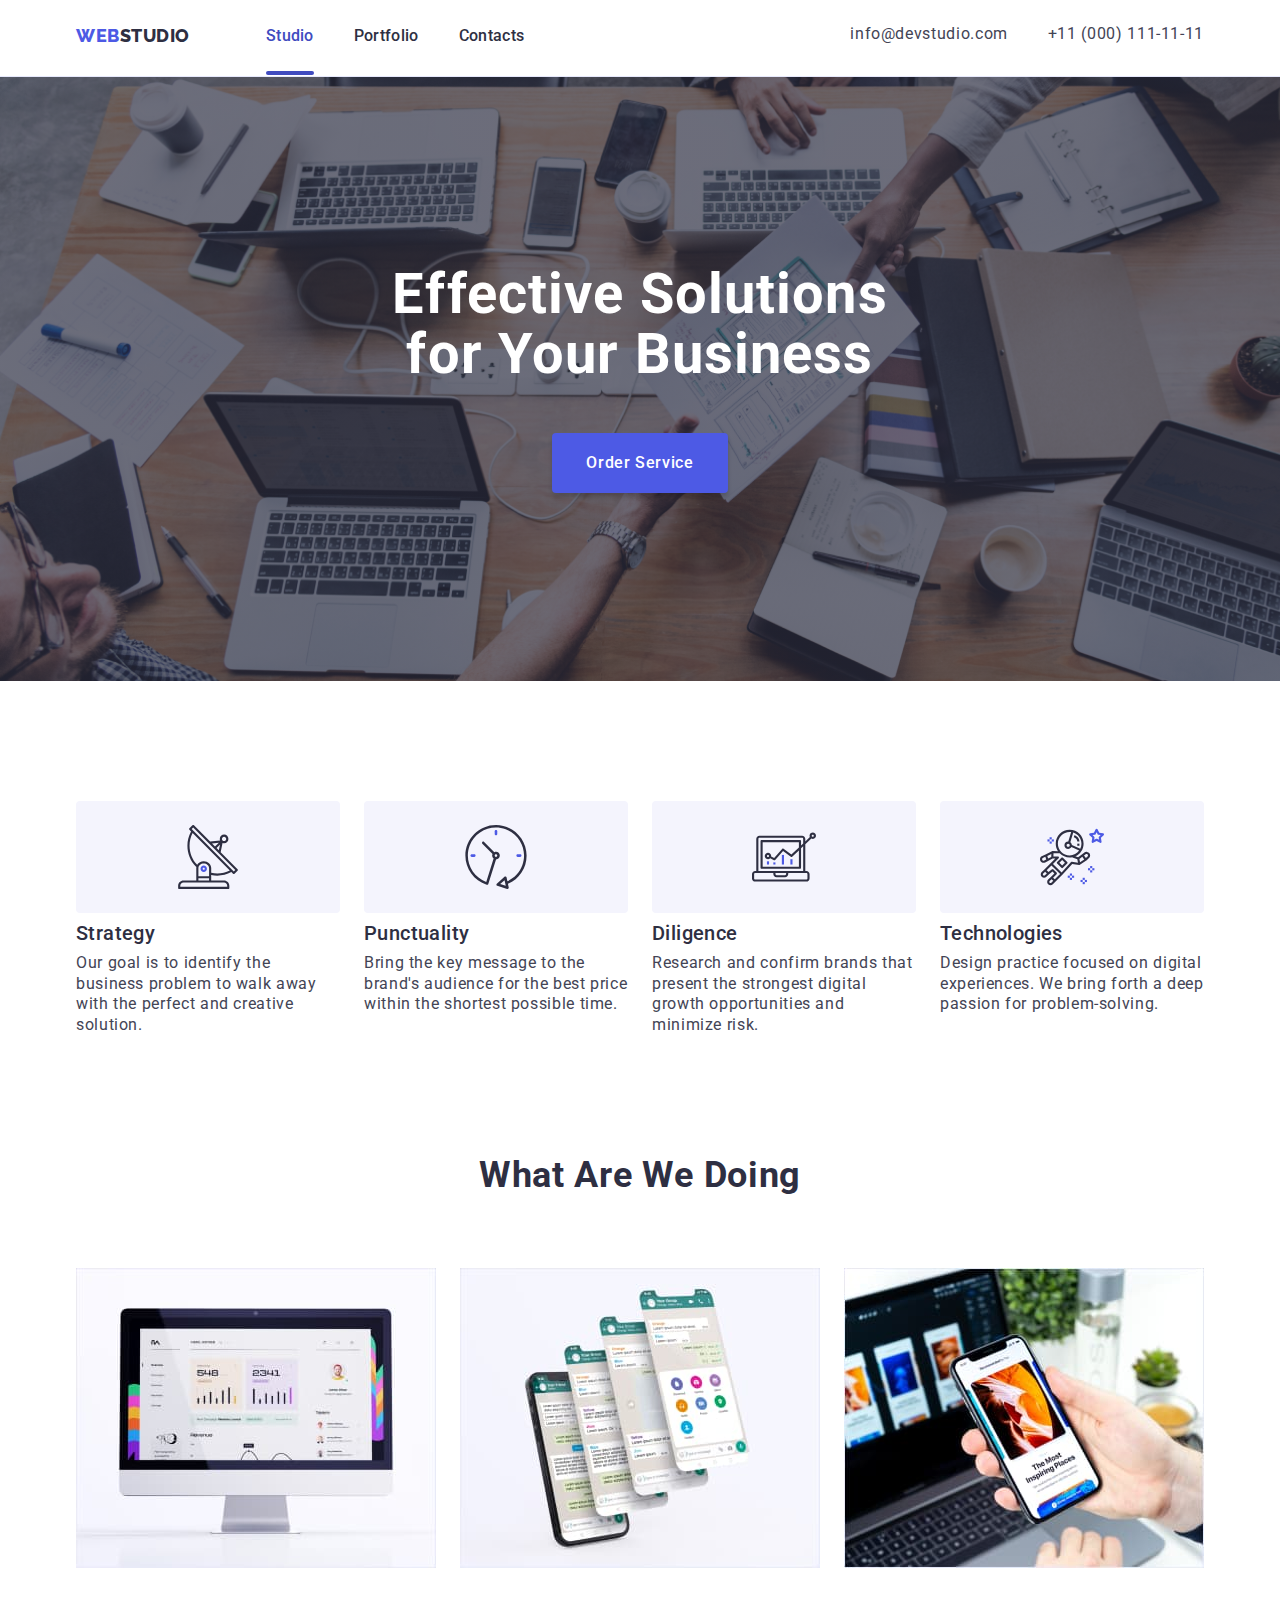
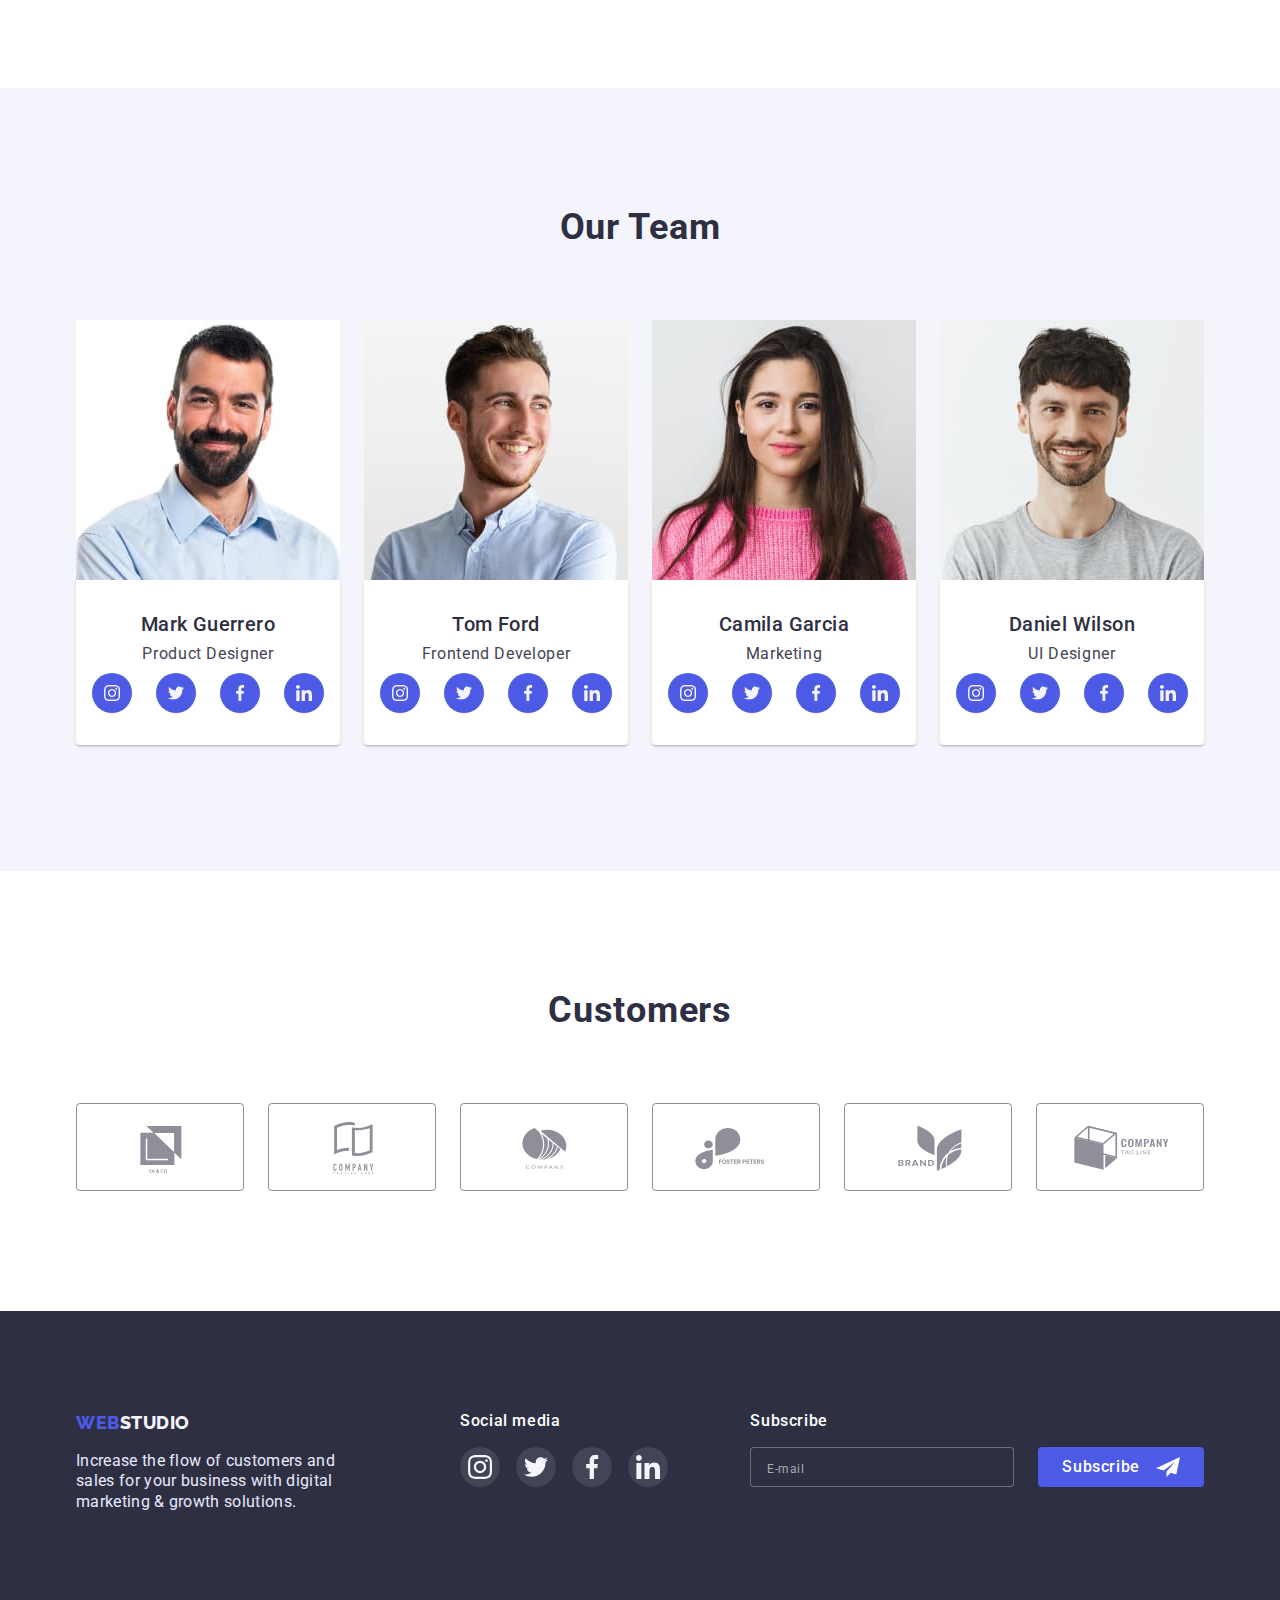
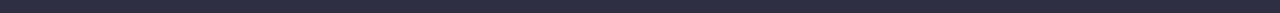
==== commit 827bf47b: "add new styles" ====
--- a/index.html
+++ b/index.html
@@ -64,79 +64,85 @@
       <!-- MOBILE MENU -->
       <div class="mobile-menu js-menu-container">
         <div class="container mobile-menu-container">
-          <button class="mobile-menu-close-btn js-close-menu">
-            <svg class="mobile-menu-close-icon" width="8" height="8">
-              <use href="./images/icons.svg#icon-close-modal"></use>
-            </svg>
-          </button>
-          <ul class="mobile-menu-nav-list list">
-            <li class="mobile-menu-nav-item">
-              <a href="" class="mobile-menu-nav-link link">Studio</a>
-            </li>
-            <li class="mobile-menu-nav-item">
-              <a href="" class="mobile-menu-nav-link link">Portfolio</a>
-            </li>
-            <li class="mobile-menu-nav-item">
-              <a href="" class="mobile-menu-nav-link link">Contacts</a>
-            </li>
-          </ul>
-          <ul class="mobile-menu-address-list list">
-            <li class="mobile-menu-address-item">
-              <a href="tel:+110001111111" class="mobile-menu-tel link"
-                >+11 (000) 111-11-11</a
-              >
-            </li>
-            <li class="mobile-menu-address-item">
-              <a href="mailto:info@devstudio.com" class="mobile-menu-mail link"
-                >info@devstudio.com</a
-              >
-            </li>
-          </ul>
-          <ul class="mobile-menu-social-list list">
-            <li class="mobile-menu-social-item">
-              <a href="" class="mobile-menu-social-link">
-                <svg class="mobile-menu-social-icon" width="24" height="24">
-                  <use href="./images/icons.svg#icon-instagram"></use>
-                </svg>
-              </a>
-            </li>
-            <li class="mobile-menu-social-item">
-              <a href="" class="mobile-menu-social-link">
-                <svg class="mobile-menu-social-icon" width="24" height="24">
-                  <use href="./images/icons.svg#icon-twitter"></use>
-                </svg>
-              </a>
-            </li>
-            <li class="mobile-menu-social-item">
-              <a href="" class="mobile-menu-social-link">
-                <svg class="mobile-menu-social-icon" width="24" height="24">
-                  <use href="./images/icons.svg#icon-facebook"></use>
-                </svg>
-              </a>
-            </li>
-            <li class="mobile-menu-social-item">
-              <a href="" class="mobile-menu-social-link">
-                <svg class="mobile-menu-social-icon" width="24" height="24">
-                  <use href="./images/icons.svg#icon-linkedin"></use>
-                </svg>
-              </a>
-            </li>
-          </ul>
+          <div>
+            <button class="mobile-menu-close-btn js-close-menu">
+              <svg class="mobile-menu-close-icon" width="8" height="8">
+                <use href="./images/icons.svg#icon-close-modal"></use>
+              </svg>
+            </button>
+            <ul class="mobile-menu-nav-list list">
+              <li class="mobile-menu-nav-item">
+                <a href="" class="mobile-menu-nav-link link">Studio</a>
+              </li>
+              <li class="mobile-menu-nav-item">
+                <a href="" class="mobile-menu-nav-link link">Portfolio</a>
+              </li>
+              <li class="mobile-menu-nav-item">
+                <a href="" class="mobile-menu-nav-link link">Contacts</a>
+              </li>
+            </ul>
+          </div>
+          <div>
+            <ul class="mobile-menu-address-list list">
+              <li class="mobile-menu-address-item">
+                <a href="tel:+110001111111" class="mobile-menu-tel link"
+                  >+11 (000) 111-11-11</a
+                >
+              </li>
+              <li class="mobile-menu-address-item">
+                <a
+                  href="mailto:info@devstudio.com"
+                  class="mobile-menu-mail link"
+                  >info@devstudio.com</a
+                >
+              </li>
+            </ul>
+            <ul class="mobile-menu-social-list list">
+              <li class="mobile-menu-social-item">
+                <a href="" class="mobile-menu-social-link">
+                  <svg class="mobile-menu-social-icon" width="24" height="24">
+                    <use href="./images/icons.svg#icon-instagram"></use>
+                  </svg>
+                </a>
+              </li>
+              <li class="mobile-menu-social-item">
+                <a href="" class="mobile-menu-social-link">
+                  <svg class="mobile-menu-social-icon" width="24" height="24">
+                    <use href="./images/icons.svg#icon-twitter"></use>
+                  </svg>
+                </a>
+              </li>
+              <li class="mobile-menu-social-item">
+                <a href="" class="mobile-menu-social-link">
+                  <svg class="mobile-menu-social-icon" width="24" height="24">
+                    <use href="./images/icons.svg#icon-facebook"></use>
+                  </svg>
+                </a>
+              </li>
+              <li class="mobile-menu-social-item">
+                <a href="" class="mobile-menu-social-link">
+                  <svg class="mobile-menu-social-icon" width="24" height="24">
+                    <use href="./images/icons.svg#icon-linkedin"></use>
+                  </svg>
+                </a>
+              </li>
+            </ul>
+          </div>
         </div>
       </div>
     </header>
     <main>
       <!--------------- HERO ------------->
-      <!-- <section class="hero section">
+      <section class="hero section">
         <div class="container">
           <h1 class="hero-title">Effective Solutions for Your Business</h1>
           <button type="button" class="hero-btn btn" data-modal-open>
             Order Service
           </button>
         </div>
-      </section> -->
+      </section>
       <!---------- ABOUT---------->
-      <!-- <section class="about section">
+      <section class="about section">
         <div class="container">
           <h2 class="visually-hidden" hidden>about</h2>
           <ul class="about-list list header-container">
@@ -146,7 +152,7 @@
                   <use href="./images/icons.svg#icon-antenna"></use>
                 </svg>
               </div>
-              <h3 class="section-subtitle">Strategy</h3>
+              <h3 class="section-about-subtitle">Strategy</h3>
               <p class="section-text text">
                 Our goal is to identify the business problem to walk away with
                 the perfect and creative solution.
@@ -158,7 +164,7 @@
                   <use href="./images/icons.svg#icon-clock"></use>
                 </svg>
               </div>
-              <h3 class="section-subtitle">Punctuality</h3>
+              <h3 class="section-about-subtitle">Punctuality</h3>
               <p class="section-text text">
                 Bring the key message to the brand's audience for the best price
                 within the shortest possible time.
@@ -170,7 +176,7 @@
                   <use href="./images/icons.svg#icon-diagram"></use>
                 </svg>
               </div>
-              <h3 class="section-subtitle">Diligence</h3>
+              <h3 class="section-about-subtitle">Diligence</h3>
               <p class="section-text text">
                 Research and confirm brands that present the strongest digital
                 growth opportunities and minimize risk.
@@ -182,7 +188,7 @@
                   <use href="./images/icons.svg#icon-astronaut"></use>
                 </svg>
               </div>
-              <h3 class="section-subtitle">Technologies</h3>
+              <h3 class="section-about-subtitle">Technologies</h3>
               <p class="section-text text">
                 Design practice focused on digital experiences. We bring forth a
                 deep passion for problem-solving.
@@ -190,14 +196,15 @@
             </li>
           </ul>
         </div>
-      </section> -->
+      </section>
       <!-------- WORK -------->
-      <!-- <section class="work section">
+      <section class="work section">
         <div class="container">
           <h2 class="section-title">What are we doing</h2>
           <ul class="work-list list header-container">
             <li class="work-item">
               <img
+                srcset="./images/main/img1.jpg 1x, ./images/main/img1-2x.jpg 2x"
                 src="./images/main/img1.jpg"
                 alt="computer"
                 width="360"
@@ -206,6 +213,7 @@
             </li>
             <li class="work-item">
               <img
+                srcset="./images/main/img2.jpg 1x, ./images/main/img2-2x.jpg 2x"
                 src="./images/main/img2.jpg"
                 alt="phone"
                 width="360"
@@ -214,6 +222,7 @@
             </li>
             <li class="work-item">
               <img
+                srcset="./images/main/img3.jpg 1x, ./images/main/img3-2x.jpg 2x"
                 src="./images/main/img3.jpg"
                 alt="phone"
                 width="360"
@@ -222,15 +231,17 @@
             </li>
           </ul>
         </div>
-      </section> -->
+      </section>
       <!--------TEAM------------->
-      <!-- <section class="team section">
-        <div class="container">
+      <section class="team section">
+        <div class="container container-mini container-medium">
           <h2 class="section-title">Our Team</h2>
           <ul class="team-list list header-container">
             <li class="team-item">
               <img
+                srcset="./images/main/img4.jpg 1x, ./images/main/img4-2x.jpg 2x"
                 class="team-img"
+                srcset="./"
                 src="./images/main/img4.jpg"
                 alt="Mark Guerrero"
                 width="264"
@@ -275,6 +286,7 @@
             </li>
             <li class="team-item">
               <img
+                srcset="./images/main/img5.jpg 1x, ./images/main/img5-2x.jpg 2x"
                 class="team-img"
                 src="./images/main/img5.jpg"
                 alt="Tom Ford"
@@ -318,6 +330,7 @@
             </li>
             <li class="team-item">
               <img
+                srcset="./images/main/img6.jpg 1x, ./images/main/img6-2x.jpg 2x"
                 class="team-img"
                 src="./images/main/img6.jpg"
                 alt="Camila Garcia"
@@ -363,6 +376,7 @@
             </li>
             <li class="team-item">
               <img
+                srcset="./images/main/img7.jpg 1x, ./images/main/img7-2x.jpg 2x"
                 class="team-img"
                 src="./images/main/img7.jpg"
                 alt="Daniel Wilson"
@@ -408,10 +422,10 @@
             </li>
           </ul>
         </div>
-      </section> -->
+      </section>
       <!---------- CUSTOMERS-------------->
-      <!-- <section class="customers section">
-        <div class="container">
+      <section class="customers section">
+        <div class="container container-medium">
           <h2 class="section-title">Customers</h2>
           <ul class="customers-list list">
             <li class="customers-item">
@@ -458,11 +472,11 @@
             </li>
           </ul>
         </div>
-      </section> -->
+      </section>
     </main>
     <!----------- FOOTER ------------->
-    <!-- <footer class="footer">
-      <div class="footer-container container">
+    <footer class="footer">
+      <div class="footer-container container container-medium">
         <div class="footer-logo-wrap">
           <a href="./index.html" class="footer-logo link logo"
             ><span class="accent link">Web</span>Studio</a
@@ -524,17 +538,17 @@
           </form>
         </div>
       </div>
-    </footer> -->
+    </footer>
     <!------------MODAL WINDOW-------->
-    <!-- <div class="backdrop is-hidden" data-modal>
+    <div class="backdrop is-hidden" data-modal>
       <div class="modal">
         <button type="button" class="modal-close-btn" data-modal-close>
           <svg class="modal-close-btn-icon" width="8" height="8">
             <use href="./images/icons.svg#icon-close-modal"></use>
           </svg>
-        </button> -->
-    <!-------MODAL FORM --------->
-    <!-- <form class="modal-form">
+        </button>
+        <!-------MODAL FORM --------->
+        <form class="modal-form">
           <p class="modal-form-text text">
             Leave your contacts and we will call you back
           </p>
@@ -614,7 +628,7 @@
         </form>
       </div>
     </div>
-    <script src="./js/modal.js"></script> -->
+    <script src="./js/modal.js"></script>
     <script src="./js/mobile-menu.js"></script>
   </body>
 </html>
--- a/css/styles.css
+++ b/css/styles.css
@@ -9,7 +9,7 @@
   --style-transition: 250ms cubic-bezier(0.4, 0, 0.2, 1);
 }
 
-/* h1,
+h1,
 h2,
 h3,
 h4,
@@ -24,11 +24,11 @@
   margin-bottom: 0;
   padding-left: 0;
 }
-
 img {
   display: block;
   max-width: 100%;
   height: auto;
+  width: 100%;
 }
 
 button {
@@ -40,7 +40,6 @@
   background-color: #ffffff;
   font-size: 16px;
 }
-
 
 .visually-hidden {
   position: absolute;
@@ -55,15 +54,14 @@
   overflow: hidden;
 }
 
-
 .text {
   line-height: var(--typical-lh);
   letter-spacing: 0.02em;
 }
 
 .section {
-  padding-top: 120px;
-  padding-bottom: 120px;
+  padding-top: 96px;
+  padding-bottom: 96px;
 }
 
 .section-subtitle {
@@ -100,7 +98,7 @@
   letter-spacing: 0.04em;
   border-radius: 4px;
   align-content: center;
-} */
+}
 
 .logo {
   font-family: var(--secondary-font);
@@ -124,11 +122,13 @@
 .container {
   padding-left: 15px;
   padding-right: 15px;
+  margin-left: auto;
+  margin-right: auto;
 }
 
 @media screen and (min-width: 480px) {
   .container {
-    width: 426px;
+    width: 428px;
     margin-left: auto;
     margin-right: auto;
   }
@@ -136,7 +136,7 @@
 
 @media screen and (min-width: 768px) {
   .container {
-    width: 766px;
+    width: 768px;
   }
 }
 
@@ -147,44 +147,6 @@
 }
 
 /* ----------HEADER------------- */
-/* 
-.current {
-  color: var(--main-color);
-  position: relative;
-}
-
-.current::after {
-  position: absolute;
-  content: "";
-  display: block;
-  width: 100%;
-  height: 4px;
-  top: 43px;
-  background-color: var(--main-color);
-  border-radius: 2px;
-}
-
-.address {
-  margin-left: auto;
-}
-
-.address-list {
-  display: flex;
-  align-items: center;
-  gap: 40px;
-}
-
-
-.contact-link {
-  font-style: normal;
-  color: var(--second-color);
-  transition: color var(--style-transition);
-}
-
-.contact-link:hover,
-.contact-link:focus {
-  color: var(--main-color);
-} */
 
 .header {
   padding-top: 24px;
@@ -193,26 +155,8 @@
 }
 .header-container {
   display: flex;
-  align-items: center;
+  /* align-items: center; */
   justify-content: space-between;
-}
-.header-list {
-  display: flex;
-  align-items: center;
-  gap: 40px;
-}
-
-.header-link {
-  font-weight: 500;
-  line-height: 1.5;
-  letter-spacing: 0.02em;
-  color: var(--accent-color);
-  transition: color var(--style-transition);
-}
-
-.header-link:hover,
-.header-link:focus {
-  color: var(--main-color);
 }
 
 .header-logo {
@@ -240,119 +184,125 @@
 }
 
 /*---------- MOBILE-MENU ----------*/
-@media screen and (max-width: 767px) {
-  .mobile-menu {
-    position: fixed;
-    width: 100%;
-    height: 100%;
-    max-height: 796px;
-    z-index: 100;
-    top: 0;
-    left: 0;
-    background-color: var(--title-color);
-    box-shadow: 0px 2px 1px rgba(46, 47, 66, 0.08),
-      0px 1px 1px rgba(46, 47, 66, 0.16), 0px 1px 6px rgba(46, 47, 66, 0.08);
-
-    opacity: 0;
-    visibility: hidden;
-    pointer-events: none;
-    transition: opacity var(--style-transition),
-      visibility var(--style-transition);
-  }
-  .mobile-menu.is-open {
-    opacity: 1;
-    visibility: visible;
-    pointer-events: auto;
-  }
-
-  .mobile-menu-container {
-    position: relative;
-    padding-left: 40px;
-    padding-top: 80px;
-    padding-bottom: 40px;
-  }
-
-  .mobile-menu-close-btn {
-    position: absolute;
-    top: 24px;
-    right: 24px;
-    display: flex;
-    justify-content: center;
-    align-items: center;
-    width: 24px;
-    height: 24px;
-    background: #e7e9fc;
-    border: 1px solid rgba(0, 0, 0, 0.1);
-    border-radius: 50%;
-    padding: 0;
-  }
-
-  .mobile-menu-nav-list {
-    display: flex;
-    flex-direction: column;
-    gap: 40px;
-    margin-top: 0;
-    margin-bottom: 284px;
-  }
-  .mobile-menu-nav-link {
-    font-weight: 700;
+.mobile-menu {
+  position: fixed;
+  width: 100%;
+  height: 100%;
+  max-height: 796px;
+  z-index: 100;
+  top: 0;
+  left: 0;
+  background-color: var(--title-color);
+  box-shadow: 0px 2px 1px rgba(46, 47, 66, 0.08),
+    0px 1px 1px rgba(46, 47, 66, 0.16), 0px 1px 6px rgba(46, 47, 66, 0.08);
+
+  opacity: 0;
+  visibility: hidden;
+  pointer-events: none;
+  transition: opacity var(--style-transition),
+    visibility var(--style-transition);
+}
+.mobile-menu > .container {
+  height: 100%;
+  display: flex;
+  flex-direction: column;
+  justify-content: space-between;
+  overflow-y: auto;
+}
+.mobile-menu.is-open {
+  opacity: 1;
+  visibility: visible;
+  pointer-events: auto;
+}
+
+.mobile-menu-container {
+  position: relative;
+  padding-left: 40px;
+  padding-top: 80px;
+  padding-bottom: 40px;
+}
+
+.mobile-menu-close-btn {
+  position: absolute;
+  top: 24px;
+  right: 24px;
+  display: flex;
+  justify-content: center;
+  align-items: center;
+  width: 24px;
+  height: 24px;
+  background: #e7e9fc;
+  border: 1px solid rgba(0, 0, 0, 0.1);
+  border-radius: 50%;
+  padding: 0;
+}
+.mobile-menu-nav-item:not(:last-child) {
+  margin-bottom: 40px;
+}
+.mobile-menu-nav-list {
+  /* margin-bottom: 284px; */
+}
+.mobile-menu-nav-link {
+  font-weight: 700;
+  font-size: 36px;
+  line-height: 1.1;
+  letter-spacing: 0.02em;
+  color: var(--accent-color);
+  transition: color var(--style-transition);
+}
+.mobile-menu-nav-link:hover,
+.mobile-menu-nav-link:focus {
+  color: var(--main-color);
+}
+.mobile-menu-address-list {
+  margin-bottom: 48px;
+}
+.mobile-menu-tel {
+  font-weight: 600;
+  font-size: 26px;
+  line-height: 1.1;
+  letter-spacing: 0.01em;
+  color: #4d5ae5;
+}
+.mobile-menu-address-item {
+  margin-bottom: 40px;
+}
+.mobile-menu-mail {
+  font-weight: 500;
+  font-size: 20px;
+  line-height: 1.2;
+  letter-spacing: 0.02em;
+  color: #434455;
+}
+.mobile-menu-social-link {
+  display: flex;
+  justify-content: center;
+  align-items: center;
+  width: 40px;
+  height: 40px;
+  border-radius: 50%;
+  background-color: #4d5ae5;
+  transition: background-color var(--style-transition);
+}
+
+.mobile-menu-social-link:hover,
+.mobile-menu-social-link:focus {
+  background-color: var(--main-color);
+}
+.mobile-menu-social-list {
+  display: flex;
+  justify-content: space-between;
+  margin-right: 45px;
+}
+
+.mobile-menu-social-icon {
+  fill: #f4f4fd;
+}
+@media screen and (min-width: 428px) {
+  .mobile-menu-tel {
     font-size: 36px;
-    line-height: 1.1;
-    letter-spacing: 0.02em;
-    color: var(--accent-color);
-    transition: color var(--style-transition);
-  }
-  .mobile-menu-nav-link:hover,
-  .mobile-menu-nav-link:focus {
-    color: var(--main-color);
-  }
-  .mobile-menu-address-list {
-    margin-bottom: 48px;
-  }
-  .mobile-menu-tel {
-    font-weight: 600;
-    font-size: 36px;
-    line-height: 1.1;
-    letter-spacing: 0.01em;
-    color: #4d5ae5;
-  }
-  .mobile-menu-address-item {
-    margin-bottom: 40px;
-  }
-  .mobile-menu-mail {
-    font-weight: 500;
-    font-size: 20px;
-    line-height: 1.2;
-    letter-spacing: 0.02em;
-    color: #434455;
-  }
-  .mobile-menu-social-link {
-    display: flex;
-    justify-content: center;
-    align-items: center;
-    width: 40px;
-    height: 40px;
-    border-radius: 50%;
-    background-color: #4d5ae5;
-    transition: background-color var(--style-transition);
-  }
-
-  .mobile-menu-social-link:hover,
-  .mobile-menu-social-link:focus {
-    background-color: var(--main-color);
-  }
-  .mobile-menu-social-list {
-    display: flex;
-    justify-content: center;
-    gap: 56px;
-    margin-right: 45px;
-  }
-
-  .mobile-menu-social-icon {
-    fill: #f4f4fd;
-  }
-}
-
+  }
+}
 /*--- 768 ---*/
 @media screen and (min-width: 768px) {
   .mobile-menu {
@@ -361,34 +311,125 @@
   .mobile-menu-open {
     display: none;
   }
-}
-.header-navigation {
-  display: flex;
-  align-items: center;
-}
-
+  .header {
+    padding-bottom: 10px;
+  }
+  .header-navigation {
+    display: flex;
+    align-items: center;
+  }
+  .header-logo {
+    margin-right: 123px;
+  }
+
+  .header-list {
+    display: flex;
+    align-items: center;
+  }
+  .header-item:not(:last-child) {
+    margin-right: 40px;
+  }
+  .header-link {
+    font-weight: 500;
+    line-height: 1.5;
+    letter-spacing: 0.02em;
+    color: var(--accent-color);
+    transition: color var(--style-transition);
+  }
+
+  .header-link:hover,
+  .header-link:focus {
+    color: var(--main-color);
+  }
+  .address {
+    margin-left: auto;
+  }
+
+  .contact-link {
+    font-style: normal;
+    color: var(--second-color);
+    transition: color var(--style-transition);
+  }
+
+  .contact-link:hover,
+  .contact-link:focus {
+    color: var(--main-color);
+  }
+  .text {
+    line-height: 1.3;
+    letter-spacing: 0.04em;
+  }
+  .current {
+    color: var(--main-color);
+    position: relative;
+  }
+
+  .current::after {
+    position: absolute;
+    content: "";
+    display: block;
+    width: 100%;
+    height: 4px;
+    top: 37px;
+    background-color: var(--main-color);
+    border-radius: 2px;
+  }
+}
+
+@media screen and (min-width: 1200px) {
+  .header {
+    padding-bottom: 28px;
+  }
+  .address-list {
+    display: flex;
+    align-items: center;
+    gap: 40px;
+  }
+  .current {
+    color: var(--main-color);
+    position: relative;
+  }
+
+  .current::after {
+    top: 45px;
+  }
+  .header-logo {
+    margin-right: 76px;
+  }
+}
 /*----------------- HERO --------------*/
-/* .hero {
+.hero {
   background-color: #2e2f42;
-  padding-top: 188px;
-  padding-bottom: 188px;
+  padding-top: 112px;
+  padding-bottom: 112px;
   background-image: linear-gradient(
       rgba(46, 47, 66, 0.7),
       rgba(46, 47, 66, 0.7)
     ),
-    url(../images/hero/bg.jpg);
+    url(../images/hero/bg-mob.jpg);
   background-size: cover;
-  max-width: 1440px;
+  width: 100%;
   margin: 0 auto;
   background-repeat: no-repeat;
 }
+@media (min-device-pixel-ratio: 2),
+  (min-resolution: 192dpi),
+  (min-resolution: 2dppx) {
+  .hero {
+    background-image: linear-gradient(
+        rgba(46, 47, 66, 0.7),
+        rgba(46, 47, 66, 0.7)
+      ),
+      url(../images/hero/bg-mob2x.jpg);
+  }
+}
 .hero-title {
-  font-size: 56px;
-  line-height: 1.07;
+  font-size: 36px;
+  line-height: 1.1;
   text-align: center;
   letter-spacing: 0.02em;
-  max-width: 496px;
-  margin: 0 auto 48px;
+  max-width: 320px;
+  margin: 0 auto 72px;
   color: var(--title-color);
 }
 
@@ -405,32 +446,123 @@
 .hero-btn:hover,
 .hero-btn:focus {
   background-color: var(--main-color);
-} */
+}
+
+@media screen and (min-width: 480px) {
+  .hero {
+    background-image: linear-gradient(
+        rgba(46, 47, 66, 0.7),
+        rgba(46, 47, 66, 0.7)
+      ),
+      url(../images/hero/bg-tab.jpg);
+  }
+  @media (min-device-pixel-ratio: 2),
+    (min-resolution: 192dpi),
+    (min-resolution: 2dppx) {
+    .hero {
+      background-image: linear-gradient(
+          rgba(46, 47, 66, 0.7),
+          rgba(46, 47, 66, 0.7)
+        ),
+        url(../images/hero/bg-tab2x.jpg);
+    }
+  }
+}
+
+@media screen and (min-width: 768px) {
+  .hero-title {
+    font-size: 56px;
+    line-height: 1.07;
+    max-width: 496px;
+    margin-bottom: 40px;
+  }
+  .hero {
+    padding-bottom: 108px;
+  }
+  .hero {
+    background-image: linear-gradient(
+        rgba(46, 47, 66, 0.7),
+        rgba(46, 47, 66, 0.7)
+      ),
+      url(../images/hero/bg.jpg);
+  }
+  @media (min-device-pixel-ratio: 2),
+    (min-resolution: 192dpi),
+    (min-resolution: 2dppx) {
+    .hero {
+      background-image: linear-gradient(
+          rgba(46, 47, 66, 0.7),
+          rgba(46, 47, 66, 0.7)
+        ),
+        url(../images/hero/bg2x.jpg);
+    }
+  }
+}
 
 /* ------------ABOUT----------- */
 
-/* .about-list {
+.about-list {
   flex-wrap: wrap;
-  column-gap: 24px;
-}
-
-.about-item {
-  flex-basis: calc((100% - 72px) / 4);
-}
-
-.about-list-container {
-  width: 264px;
-  height: 112px;
-  background-color: #f4f4fd;
-  border-radius: 4px;
-  display: flex;
-  justify-content: center;
-  align-items: center;
-  margin-bottom: 8px;
-} */
+  gap: 72px;
+}
+
+.section-text {
+  font-weight: 500;
+}
+.section-about-subtitle {
+  font-weight: 700;
+  font-size: 36px;
+  line-height: 40px;
+  letter-spacing: 0.02em;
+  color: var(--accent-color);
+}
+@media screen and (max-width: 767px) {
+  .section-about-subtitle {
+    text-align: center;
+  }
+  .about-item {
+    max-width: 396px;
+  }
+}
+@media screen and (min-width: 768px) {
+  .about-item {
+    flex-basis: calc((100% - 24px) / 2);
+  }
+  .about-list {
+    column-gap: 24px;
+  }
+}
+
+@media screen and (min-width: 1200px) {
+  .about-list-container {
+    width: 264px;
+    height: 112px;
+    background-color: #f4f4fd;
+    border-radius: 4px;
+    display: flex;
+    justify-content: center;
+    align-items: center;
+    margin-bottom: 8px;
+  }
+  .section-text {
+    font-weight: 400;
+  }
+  .section-about-subtitle {
+    font-weight: 500;
+    font-size: 20px;
+    line-height: 1.2;
+  }
+  .about-item {
+    flex-basis: calc((100% - 72px) / 4);
+  }
+  .section {
+    padding-top: 120px;
+    padding-bottom: 120px;
+  }
+}
 
 /* ----------WORK--------- */
-/* .work {
+.work {
   padding-top: 0;
 }
 .work-list {
@@ -439,21 +571,25 @@
 }
 .work-item {
   flex-basis: calc((100% - 48px) / 3);
-} */
+}
+@media screen and (max-width: 1199px) {
+  .work {
+    display: none;
+  }
+}
 
 /* ---------TEAM--------- */
-/* .team {
+.team {
+  padding-bottom: 126px;
   background-color: #f4f4fd;
-  padding-bottom: 110px;
 }
 .team-list {
   flex-wrap: wrap;
-  column-gap: 24px;
+  gap: 72px;
 }
 .team-item {
-  flex-basis: calc((100% - 72px) / 4);
-}
-
+  width: 100%;
+}
 
 .team-subtitle {
   margin-bottom: 8px;
@@ -493,23 +629,43 @@
 
 .social-list-icon {
   fill: #f4f4fd;
-} */
+}
+@media screen and (max-width: 767px) {
+  .container.container-mini {
+    max-width: 294px;
+  }
+}
+@media screen and (min-width: 768px) {
+  .team-item {
+    width: calc((100% - 24px) / 2);
+  }
+  .team-list {
+    column-gap: 24px;
+    row-gap: 64px;
+  }
+}
+@media screen and (min-width: 1200px) {
+  .team-item {
+    width: calc((100% - 72px) / 4);
+  }
+}
 /* --------COSTUMERS-------- */
 
-/* .customers {
-  padding-top: 130px;
-}
 .customers-list {
   display: flex;
+  flex-wrap: wrap;
   justify-content: center;
-  gap: 24px;
+  column-gap: 16px;
+  row-gap: 72px;
 }
 
 .customers-item {
+  flex-basis: calc((100% - 16px) / 2);
+  height: 88px;
 }
 .customers-link {
-  width: 168px;
-  height: 88px;
+  width: 100%;
+  height: 100%;
   border: 1px solid #8e8f99;
   border-radius: 4px;
   display: flex;
@@ -519,7 +675,7 @@
 }
 
 .customers-icon {
-  width: 104px;
+  width: 110px;
   height: 56px;
   fill: #8e8f99;
   transition: fill var(--style-transition);
@@ -533,26 +689,64 @@
 .customers-link:hover .customers-icon,
 .customers-link:focus .customers-icon {
   fill: var(--main-color);
-} */
+}
+
+@media screen and (max-width: 767px) {
+}
+@media screen and (min-width: 768px) {
+  .customers-item {
+    flex-basis: calc((100% - 48px) / 3);
+  }
+  .customers-list {
+    column-gap: 24px;
+  }
+  .customers-link {
+    width: 168px;
+  }
+  .customers-icon {
+    width: 104px;
+  }
+}
+@media screen and (min-width: 768px) and (max-width: 1199px) {
+  .container.container-medium {
+    max-width: 582px;
+  }
+}
+
+@media screen and (min-width: 1200px) {
+  .customers-list {
+    flex-wrap: nowrap;
+    gap: 24px;
+  }
+  /* .section {
+    padding-top: 120px;
+    padding-bottom: 120px;
+  } */
+}
 
 /*--------- FOOTER-------- */
-/* .footer {
+.footer {
   background-color: #2e2f42;
-  padding-top: 100px;
-  padding-bottom: 100px;
+  padding-top: 96px;
+  padding-bottom: 96px;
 }
 
 .footer-container {
   display: flex;
+  flex-wrap: wrap;
+  gap: 72px;
 }
 
 .footer-logo-wrap {
-  margin-right: 120px;
+  margin-left: auto;
+  margin-right: auto;
+  /* margin-right: 120px; */
 }
 
 .footer-logo {
   color: #f4f4fd;
   margin-bottom: 16px;
+  text-align: center;
 }
 .accent {
   color: #4d5ae5;
@@ -564,12 +758,15 @@
 }
 
 .social-media-wrap {
+  margin-left: auto;
+  margin-right: auto;
 }
 
 .social-media-text {
   font-weight: 500;
   color: var(--title-color);
   margin-bottom: 16px;
+  text-align: center;
 }
 
 .social-media-list {
@@ -601,12 +798,14 @@
 
 .subscribe-wrapper {
   margin-left: auto;
+  margin-right: auto;
 }
 
 .subscribe-form {
   display: flex;
-  align-items: center;
-  gap: 24px;
+  flex-wrap: wrap;
+  gap: 16px;
+  justify-content: center;
 }
 
 .subscribe-text {
@@ -614,10 +813,11 @@
   font-size: 16px;
   color: var(--title-color);
   margin-bottom: 16px;
+  text-align: center;
 }
 
 .subscribe-input {
-  width: 264px;
+  width: 398px;
   height: 40px;
   border: 1px solid rgba(255, 255, 255, 0.3);
   border-radius: 4px;
@@ -660,11 +860,69 @@
 .subscribe-btn:hover,
 .subscribe-btn:focus {
   background-color: var(--main-color);
-} */
+}
+@media screen and (max-width: 427px) {
+  .subscribe-input {
+    width: 100%;
+  }
+}
+@media screen and (min-width: 768px) {
+  .subscribe-input {
+    width: 264px;
+  }
+  .subscribe-form {
+    gap: 24px;
+  }
+  .subscribe-text {
+    text-align: start;
+  }
+  .subscribe-wrapper {
+    margin-left: 0;
+    margin-right: 0;
+  }
+  .footer-container {
+    gap: 0;
+  }
+  .footer-logo-wrap {
+    max-width: 264px;
+    margin-left: 0;
+    margin-right: 24px;
+    margin-bottom: 72px;
+  }
+  .footer-logo {
+    text-align: start;
+  }
+  .social-media-wrap {
+    margin-left: 0;
+    margin-right: 0;
+  }
+  .social-media-text {
+    text-align: start;
+  }
+  .footer-text {
+    letter-spacing: 0.02em;
+  }
+}
+@media screen and (min-width: 1200px) {
+  .footer {
+    padding-top: 100px;
+    padding-bottom: 100px;
+  }
+  .footer-container {
+    flex-wrap: nowrap;
+  }
+  .footer-logo-wrap {
+    margin-right: 120px;
+    margin-bottom: 0;
+  }
+  .subscribe-wrapper {
+    margin-left: auto;
+  }
+}
 
 /*-----------PORTFOLIO ---------------*/
 
-/* .portfolio {
+.portfolio {
   padding-top: 96px;
 }
 
@@ -743,10 +1001,10 @@
   border-top: none;
   background: var(--title-color);
   box-shadow: 0px 1px 6px rgba(46, 47, 66, 0.08);
-} */
+}
 
 /*----------- MODAL WINDOW -----------*/
-/* .backdrop {
+.backdrop {
   position: fixed;
   z-index: 100;
   top: 0;
@@ -769,8 +1027,8 @@
   top: 50%;
   left: 50%;
   transform: translate(-50%, -50%);
-  width: 408px;
-  height: 584px;
+  width: 392px;
+  height: 586px;
   background-color: #fcfcfc;
   box-shadow: 0px 1px 1px rgba(0, 0, 0, 0.14), 0px 1px 3px rgba(0, 0, 0, 0.12),
     0px 2px 1px rgba(0, 0, 0, 0.2);
@@ -807,10 +1065,26 @@
 .modal-close-btn:hover .modal-close-btn-icon,
 .modal-close-btn:focus .modal-close-btn-icon {
   fill: var(--title-color);
-} */
+}
+@media screen and (max-width: 427px) {
+  .modal {
+    width: 90%;
+    height: 90%;
+  }
+}
+@media screen and (min-width: 768px) {
+  .modal {
+    width: 408px;
+  }
+}
+@media screen and (min-width: 1200px) {
+  .modal {
+    height: 584px;
+  }
+}
 
 /*---------- MODAL FORM -----------*/
-/* .modal-form {
+.modal-form {
   display: flex;
   flex-direction: column;
 }
@@ -960,4 +1234,14 @@
 .modal-form-submit:hover,
 .modal-form-submit:focus {
   background-color: var(--main-color);
-} */
+}
+
+@media screen and (min-width: 1200px) {
+  .hero {
+    padding-top: 188px;
+    padding-bottom: 188px;
+  }
+  .hero-title {
+    margin-bottom: 48px;
+  }
+}
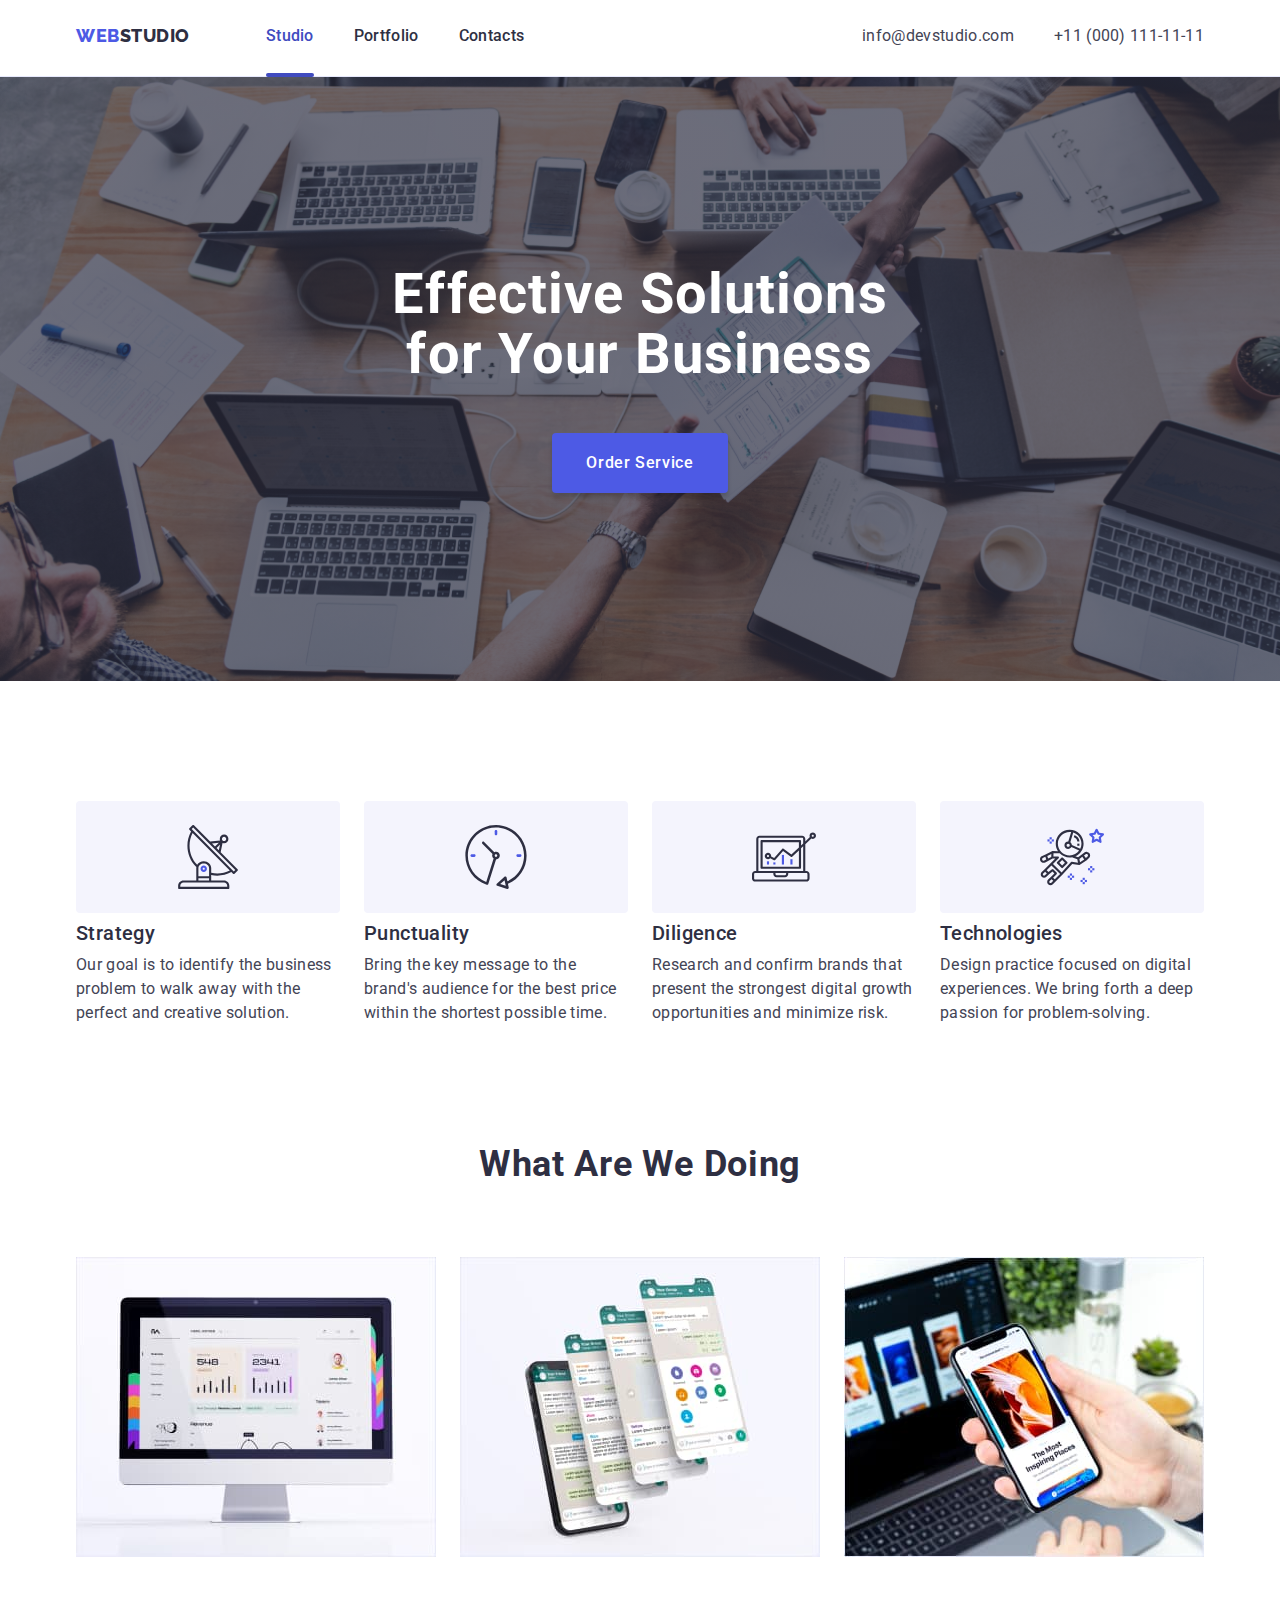
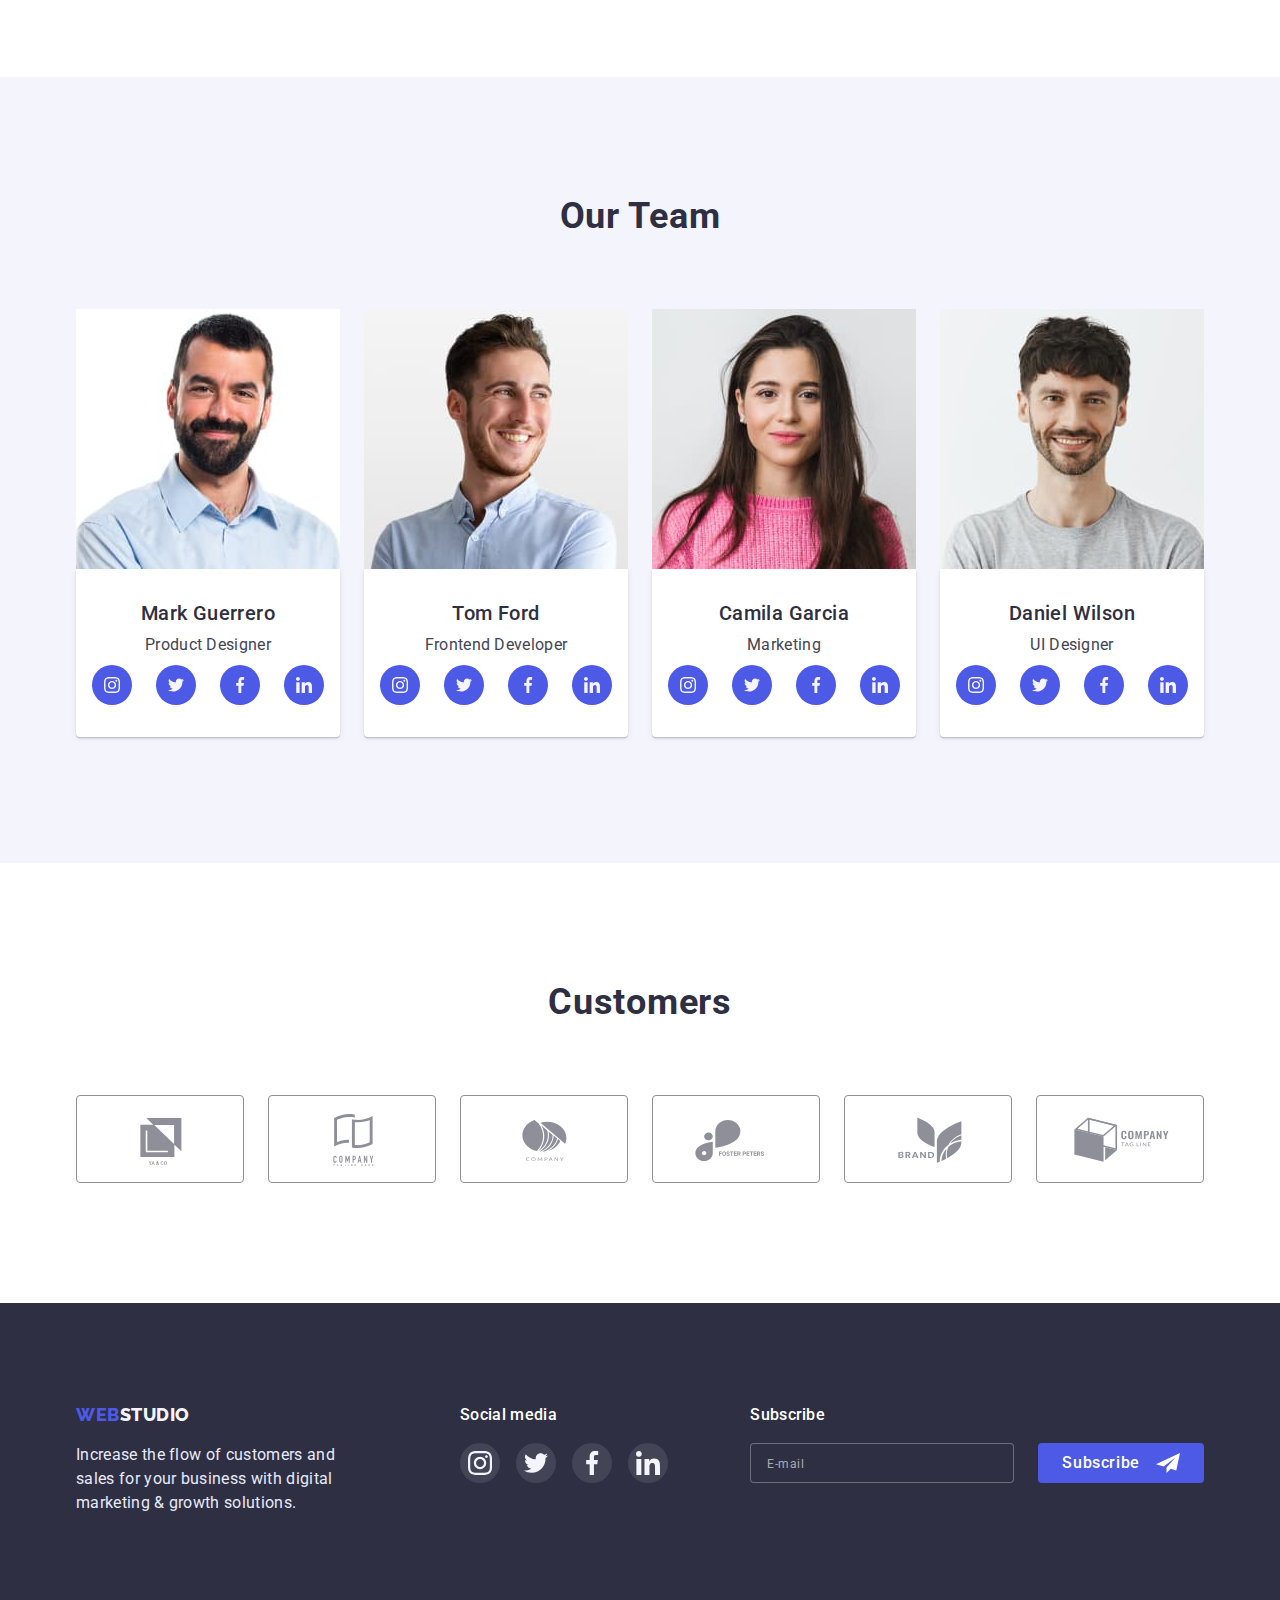
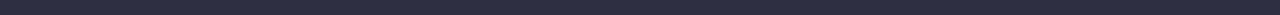
==== commit 365e60ce: "add calc" ====
--- a/index.html
+++ b/index.html
@@ -234,7 +234,7 @@
       </section>
       <!--------TEAM------------->
       <section class="team section">
-        <div class="container container-mini container-medium">
+        <div class="container">
           <h2 class="section-title">Our Team</h2>
           <ul class="team-list list header-container">
             <li class="team-item">
@@ -251,7 +251,7 @@
                 <h3 class="section-subtitle features-subtitle">
                   Mark Guerrero
                 </h3>
-                <p class="section-text text">Product Designer</p>
+                <p class="section-text text-content text">Product Designer</p>
                 <ul class="social-list list">
                   <li class="social-list-item">
                     <a href="" class="social-list-link">
@@ -295,7 +295,7 @@
               />
               <div class="team-content">
                 <h3 class="section-subtitle features-subtitle">Tom Ford</h3>
-                <p class="section-text text">Frontend Developer</p>
+                <p class="section-text text-content text">Frontend Developer</p>
                 <ul class="social-list list">
                   <li class="social-list-item">
                     <a href="" class="social-list-link">
@@ -341,7 +341,7 @@
                 <h3 class="section-subtitle features-subtitle">
                   Camila Garcia
                 </h3>
-                <p class="section-text text">Marketing</p>
+                <p class="section-text text-content text">Marketing</p>
                 <ul class="social-list list">
                   <li class="social-list-item">
                     <a href="" class="social-list-link">
@@ -387,7 +387,7 @@
                 <h3 class="section-subtitle features-subtitle">
                   Daniel Wilson
                 </h3>
-                <p class="section-text text">UI Designer</p>
+                <p class="section-text text-content text">UI Designer</p>
                 <ul class="social-list list">
                   <li class="social-list-item">
                     <a href="" class="social-list-link">
@@ -425,7 +425,7 @@
       </section>
       <!---------- CUSTOMERS-------------->
       <section class="customers section">
-        <div class="container container-medium">
+        <div class="container">
           <h2 class="section-title">Customers</h2>
           <ul class="customers-list list">
             <li class="customers-item">
--- a/css/styles.css
+++ b/css/styles.css
@@ -188,7 +188,6 @@
   position: fixed;
   width: 100%;
   height: 100%;
-  max-height: 796px;
   z-index: 100;
   top: 0;
   left: 0;
@@ -355,7 +354,13 @@
   .contact-link:focus {
     color: var(--main-color);
   }
-  .text {
+  .address-mail {
+    font-size: 12px;
+    line-height: 1.3;
+    letter-spacing: 0.04em;
+  }
+  .address-tel {
+    font-size: 12px;
     line-height: 1.3;
     letter-spacing: 0.04em;
   }
@@ -370,7 +375,7 @@
     display: block;
     width: 100%;
     height: 4px;
-    top: 37px;
+    top: 35px;
     background-color: var(--main-color);
     border-radius: 2px;
   }
@@ -391,10 +396,15 @@
   }
 
   .current::after {
-    top: 45px;
+    top: 47px;
   }
   .header-logo {
     margin-right: 76px;
+  }
+  .text {
+    font-size: 16px;
+    line-height: 1.5;
+    letter-spacing: 0.02em;
   }
 }
 /*----------------- HERO --------------*/
@@ -411,6 +421,7 @@
   width: 100%;
   margin: 0 auto;
   background-repeat: no-repeat;
+  max-width: 1440px;
 }
 @media (min-device-pixel-ratio: 2),
   (min-resolution: 192dpi),
@@ -516,6 +527,9 @@
   letter-spacing: 0.02em;
   color: var(--accent-color);
 }
+.about-list-container {
+  display: none;
+}
 @media screen and (max-width: 767px) {
   .section-about-subtitle {
     text-align: center;
@@ -586,9 +600,10 @@
 .team-list {
   flex-wrap: wrap;
   gap: 72px;
+  justify-content: center;
 }
 .team-item {
-  width: 100%;
+  width: calc((100% - 134px) / 1);
 }
 
 .team-subtitle {
@@ -619,7 +634,9 @@
 .social-list-link:focus {
   background-color: var(--main-color);
 }
-
+.text-content {
+  font-weight: 400;
+}
 .social-list {
   display: flex;
   justify-content: center;
@@ -630,14 +647,14 @@
 .social-list-icon {
   fill: #f4f4fd;
 }
-@media screen and (max-width: 767px) {
+/* @media screen and (max-width: 767px) {
   .container.container-mini {
     max-width: 294px;
   }
-}
+} */
 @media screen and (min-width: 768px) {
   .team-item {
-    width: calc((100% - 24px) / 2);
+    width: calc((100% - 210px) / 2);
   }
   .team-list {
     column-gap: 24px;
@@ -695,7 +712,7 @@
 }
 @media screen and (min-width: 768px) {
   .customers-item {
-    flex-basis: calc((100% - 48px) / 3);
+    flex-basis: calc((100% - 234px) / 3);
   }
   .customers-list {
     column-gap: 24px;
@@ -1069,7 +1086,7 @@
 @media screen and (max-width: 427px) {
   .modal {
     width: 90%;
-    height: 90%;
+    height: 77%;
   }
 }
 @media screen and (min-width: 768px) {
